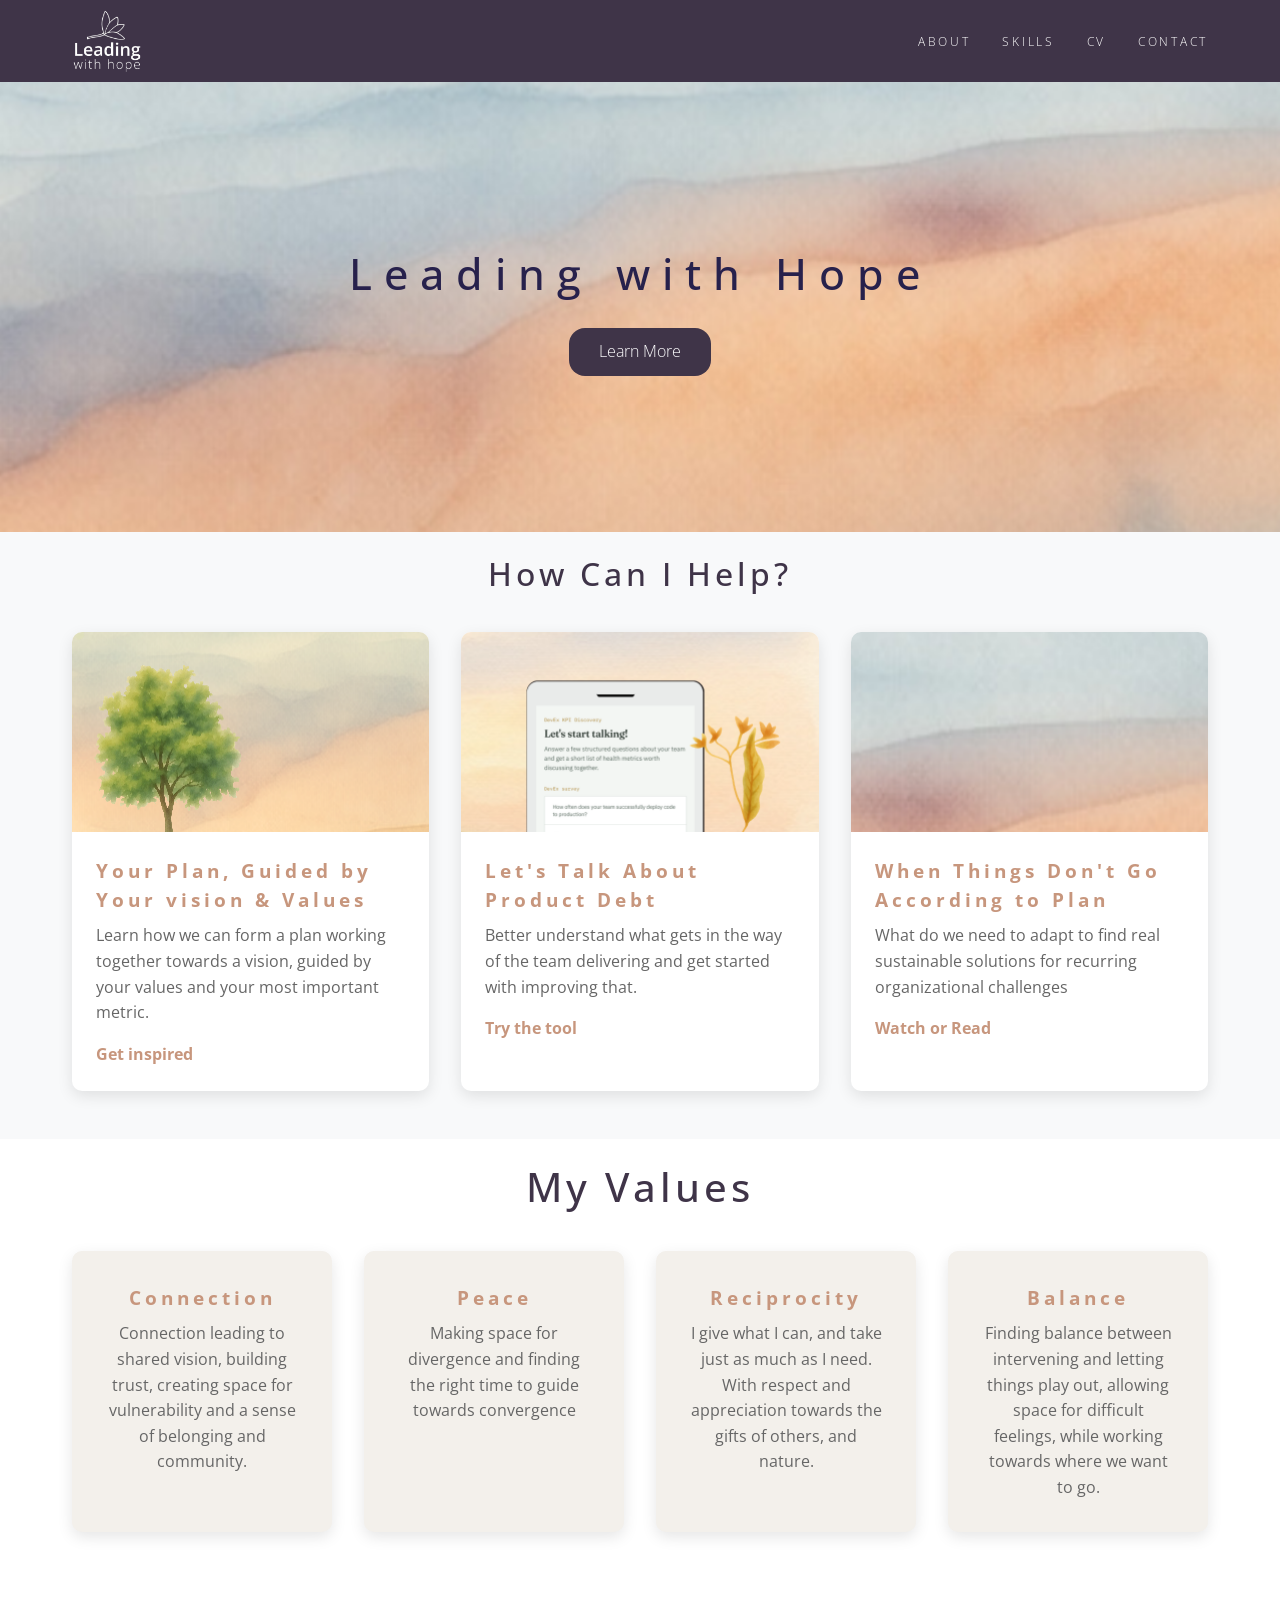
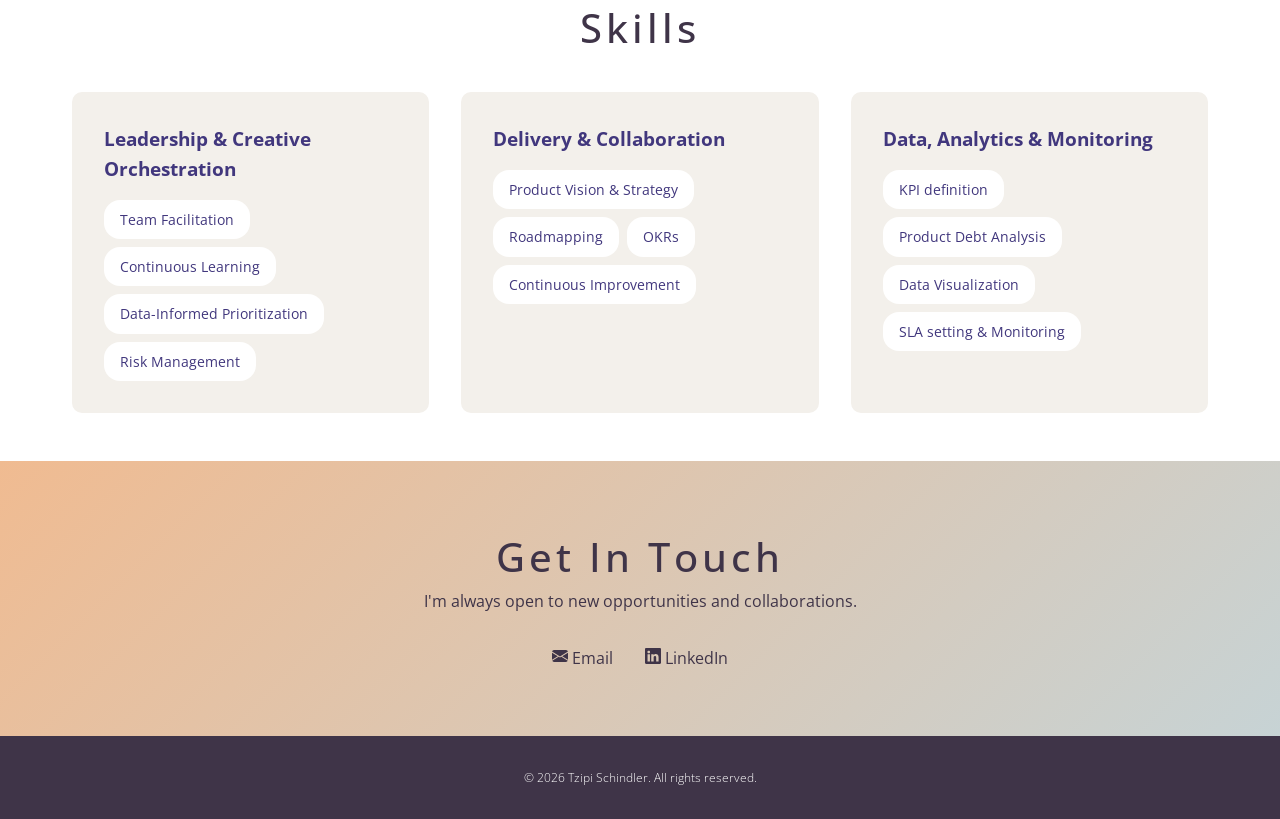
==== index.html @ af220afa "Refresh landing page messaging and styles Update the homepage project cards with clearer, more engag" ====
<!DOCTYPE html>
<html lang="en">
<head>
    <meta charset="UTF-8">
    <meta name="viewport" content="width=device-width, initial-scale=1.0">
    <title>Tzipi Schindler | Technical Product Manager · Practical dreamer turning ideas into useful tools</title>
<link rel="preconnect" href="https://fonts.googleapis.com">
<link rel="preconnect" href="https://fonts.gstatic.com" crossorigin>
<link href="https://fonts.googleapis.com/css2?family=Google+Sans:ital,opsz,wght@0,17..18,400..700;1,17..18,400..700&family=Open+Sans:ital,wght@0,300..800;1,300..800&display=swap" rel="stylesheet">
<link rel="stylesheet" href="styles.css">
</head>
<body>
    <header>
        <nav>
            <a class="logo" href="https://tzipischindler.github.io/hope-driven-leadership/" aria-label="Tzipi"><img src="images/logo/with-hope.png" alt="Tzipi logo"></a>
            <button class="nav-toggle" type="button" aria-expanded="false" aria-controls="site-navigation" aria-label="Open navigation menu">
                <span aria-hidden="true"></span>
                <span aria-hidden="true"></span>
                <span aria-hidden="true"></span>
            </button>
            <ul id="site-navigation">
                <li><a href="#projects">ABOUT</a></li>
                <li><a href="#skills">SKILLS</a></li>
                <li><a href="Tzipi_Schindler_CV.html">CV</a></li>
                <li><a href="#contact">CONTACT</a></li>
            </ul>
        </nav>
    </header>

    <section class="hero" id="home">
        <h1>Leading with Hope</h1>

        <a href="https://tzipischindler.github.io/hope-driven-leadership/hope-driven-leadership.html" class="cta-button">Learn More</a>
    </section>

    <section class="projects" id="projects">
        <div class="container">
            <h2>How Can I Help?</h2>
            <div class="projects-grid">
                <div class="project-card">
                    <div class="project-image"><img src="images/vision-based-plan.png" alt="Plan guided by vision"></div>
                    <div class="project-content">
                     <a href="prioritization.html"><h3>Your Plan, Guided by Your vision & Values</h3></a>
                        <p>Learn how we can form a plan working together towards a vision, guided by your values and your most important metric.</p>
                        <a href="prioritization.html" class="project-link">Get inspired</a>
                    </div>
                </div>

                <div class="project-card">
                    <div class="project-image"><img src="images/developer-experience-tool.png" alt="Team health metrics"></div>
                    <div class="project-content">
                       <a href="https://tzipischindler.github.io/elevate-devex-metric-discovery/kpi-prep.html"><h3>Let's Talk About Product Debt</h3></a>
                        <p>Better understand what gets in the way of the team delivering and get started with improving that.</p>
                        <a href="https://tzipischindler.github.io/elevate-devex-metric-discovery/kpi-prep.html" class="project-link">Try the tool</a>
                        
                        
                    </div>
                </div>

                <div class="project-card">
                    <div class="project-image"><img src="images/solution-driven-culture.png" alt="Solution driven culture"></div>
                    <div class="project-content">
                        <a href="https://tzipischindler.github.io/hope-driven-leadership/hope-driven-leadership.html"><h3>When Things Don't Go According to Plan</h3></a>
                        <p>What do we need to adapt to find real sustainable solutions for recurring organizational challenges</p>
                        <a href="https://tzipischindler.github.io/hope-driven-leadership/hope-driven-leadership.html" class="project-link">Watch or Read</a>
                    </div>
                </div>
            </div>
        </div>
    </section>

    <section class="values" id="values">
        <div class="container">
            <h2>My Values</h2>
            <div class="values-grid">
                <div class="value-card">
                <!--     <div class="value-image">💡</div>-->
                    <div class="value-content">
                        <h3>Connection</h3>
                        <p>Connection leading to shared vision, building trust, creating space for vulnerability and 
                            a sense of belonging and community.</p>
                    </div>
                </div>

                <div class="value-card">
                <!--     <div class="value-image">🤝</div>-->
                    <div class="value-content">
                        <h3>Peace</h3>
                        <p>Making space for divergence and finding the right time to guide towards convergence</p>
                    </div>
                </div>

                <div class="value-card">
                <!--     <div class="value-image">🌱</div>-->
                    <div class="value-content">
                        <h3>Reciprocity</h3>
                        <p>I give what I can, and take just as much as I need. With respect and appreciation towards the gifts of others, and nature.</p>
                    </div>
                </div>
                
                <div class="value-card">
                <!-- <div class="value-image">🌿</div>-->
                    <div class="value-content">
                        <h3>Balance</h3>
                        <p>Finding balance between intervening and letting things play out, allowing space for difficult feelings, 
                            while working towards where we want to go. </p>
                    </div>
                </div>
            </div>
        </div>
    </section>

    <section class="skills" id="skills">
        <div class="container">
            <h2>Skills</h2>
            <div class="skills-grid">
               
                <div class="skill-category">
                                    <h3>Leadership & Creative Orchestration</h3>
                                    <div class="skill-list">
                                        <span class="skill-tag">Team Facilitation</span>
                                        <span class="skill-tag">Continuous Learning</span>
                                        <span class="skill-tag">Data-Informed Prioritization</span>
                                        <span class="skill-tag">Risk Management</span>
                                    </div>
                                </div>
                <div class="skill-category">
                    <h3>Delivery & Collaboration</h3>
                    <div class="skill-list">
                        <span class="skill-tag">Product Vision & Strategy</span>
                        <span class="skill-tag">Roadmapping</span>
                        <span class="skill-tag">OKRs</span>
                        <span class="skill-tag">Continuous Improvement</span>
                    </div>
                </div>

                 <div class="skill-category">
                    <h3>Data, Analytics & Monitoring</h3>
                    <div class="skill-list">
                        <span class="skill-tag">KPI definition</span>
                        <span class="skill-tag">Product Debt Analysis</span>
                        <span class="skill-tag">Data Visualization</span>
                        <span class="skill-tag">SLA setting & Monitoring</span>
                    </div>
                </div>
            </div>
        </div>
    </section>

    <section class="contact" id="contact">
        <div class="container">
            <h2>Get In Touch</h2>
            <p>I'm always open to new opportunities and collaborations.</p>
            <div class="contact-links">
              <p><svg xmlns="http://www.w3.org/2000/svg" width="16" height="16" fill="#3f3448" class="bi bi-envelope-fill" viewBox="0 0 16 16">
  <path d="M.05 3.555A2 2 0 0 1 2 2h12a2 2 0 0 1 1.95 1.555L8 8.414zM0 4.697v7.104l5.803-3.558zM6.761 8.83l-6.57 4.027A2 2 0 0 0 2 14h12a2 2 0 0 0 1.808-1.144l-6.57-4.027L8 9.586zm3.436-.586L16 11.801V4.697z"/>
</svg>  <a href="mailto:tzipischndler@gmail.com" class="contact-link">Email</a></p>
             <p> <svg xmlns="http://www.w3.org/2000/svg" width="16" height="16" fill="#3f3448" class="bi bi-linkedin" viewBox="0 0 16 16">
  <path d="M0 1.146C0 .513.526 0 1.175 0h13.65C15.474 0 16 .513 16 1.146v13.708c0 .633-.526 1.146-1.175 1.146H1.175C.526 16 0 15.487 0 14.854zm4.943 12.248V6.169H2.542v7.225zm-1.2-8.212c.837 0 1.358-.554 1.358-1.248-.015-.709-.52-1.248-1.342-1.248S2.4 3.226 2.4 3.934c0 .694.521 1.248 1.327 1.248zm4.908 8.212V9.359c0-.216.016-.432.08-.586.173-.431.568-.878 1.232-.878.869 0 1.216.662 1.216 1.634v3.865h2.401V9.25c0-2.22-1.184-3.252-2.764-3.252-1.274 0-1.845.7-2.165 1.193v.025h-.016l.016-.025V6.169h-2.4c.03.678 0 7.225 0 7.225z"/>
</svg>  <a href="https://www.linkedin.com/in/tzipi-schindler/" class="contact-link">LinkedIn</a></p></div>
            </div>
        </div>
    </section>

    <footer>
        <p>&copy; 2026 Tzipi Schindler. All rights reserved.</p>
    </footer>
    <script src="navigation.js" defer></script>
</body>
</html>
---- styles.css ----
* {
    margin: 0;
    padding: 0;
    box-sizing: border-box;
}

body {
    font-family: "Open Sans", sans-serif;
    line-height: 1.6;
    color: #4D4D4D;
    overflow-x: hidden;
    background-color: #f3f0eb;
}

/* Use Roboto Serif for headings for a refined, readable look */
h1, h2, h3, h4, h5, h6 {
    font-family: "Open Sans", sans-serif;
}

header {
    background: #3f3448;
    color: white;
    padding: 1rem 0;
    position: sticky;
    top: 0;
    z-index: 100;
	padding:10px;
}

nav {
    display: flex;
    justify-content: space-between;
    align-items: center;
    max-width: 1200px;
    margin: 0 auto;
    padding: 0 2rem;
}

.logo {
    font-size: 1.5rem;
    font-weight: bold;
}

header .logo img { 
    width: 70px;
    height: auto;
    display: block;
    }

nav ul {
    display: flex;
    list-style: none;
    gap: 2rem;
}

.nav-toggle {
    display: none;
}

nav a {
    color: #ffffff;
    text-decoration: none;
    /* transition: opacity 0.3s; */
    font-weight: 300;
    font-size: 12px;
    letter-spacing: 2.7px;
    font-family: 'Open Sans';
}


.hero {
    background: url('images/website-header-2.png');
    background-size: cover;
    background-position: center;
    color: #27214c;
    text-align: center;
    min-height: 50vh;
    display: flex;
    flex-direction: column;
    justify-content: center;
    align-items: center;
}

.hero h1 {
    margin-bottom: 20px;
    font-size: 2.7rem;
    font-weight: 500;
    letter-spacing: 0.75rem
}

.projects h2 {
    font-size: 2rem;
}

.scorer-header h1 {
    font-family: 'Open Sans';
    font-size: 2.5rem;
    
    margin-bottom: 1rem;
    /* animation: slideUp 0.8s ease; */
    color: #3f3448;
    letter-spacing: 0.25rem;
}

.hero p {
    font-size: 1.3rem;
    margin-bottom: 2rem;
    opacity: 0.9;
}

.cta-button {
display: inline-block;
    width: max-content;
    background: #3f3448;
    color: #fefeff;
    padding: 0.7rem 1.9rem;
    border-radius: 16px;
    text-decoration: none;
    font-weight: 300;
    /* transition: transform 0.3s, box-shadow 0.3s; */
    /* font-size: medium; */
    font-family: 'Open Sans';
}

.cta-button:hover {
    transform: translateY(-3px);
    box-shadow: 0 10px 25px rgba(0,0,0,0.2);
}

.container {
    max-width: 1200px;
    margin: 0 auto;
    padding: 0 2rem;
}

section {
    padding: 1rem 0;
}

h2 {
    font-size: 2.5rem;
    text-align: center;
    color: #3f3448;
    font-weight: 500;
    letter-spacing: 0.25rem;
}


/* How to style inner page */
#inner-page {
	min-height: 50vh;
}


.question-row p {
	margin-top:8px;
}

.question-row {
	max-width: 1200px;
    margin: 0 auto;
    padding: 1rem;
}

/* How to style a Q&A */

.qa h3{
	letter-spacing: 0.15rem;
    font-size: 2rem;
    font-weight: 400;
}

.question-row .article-section ol{
	margin:20px;
}

.article-content .article-section ol{
    margin:20px;
}


/* How to style a project grid */

.projects {
    background: #f8f9fa;
}

.projects-grid {
    display: grid;
    grid-template-columns: repeat(auto-fit, minmax(300px, 1fr));
    gap: 2rem;
    margin: 2rem 0;
}

.project-card {
    background: white;
    border-radius: 10px;
    overflow: hidden;
    box-shadow: 0 5px 15px rgba(0,0,0,0.1);
    transition: transform 0.3s, box-shadow 0.3s;
}

.project-card:hover {
    transform: translateY(-10px);
    box-shadow: 0 15px 30px rgba(0,0,0,0.2);
}

.project-image {
    width: 100%;
    height: 200px;
    display: flex;
    align-items: center;
    justify-content: center;
    color: white;
    font-size: 3rem;
}

.project-image img {
    width: 100%;
    height: 100%;
    object-fit: cover;
}

.project-content {
    padding: 1.5rem;
}

.project-content > a {
    text-decoration: none;
}

.project-content h3 {
    margin-bottom: 0.5rem;
    color: #c7967d;
    font-weight: 700;
    letter-spacing: 0.25rem;
}

.project-content p {
    color: #666;
    margin-bottom: 1rem;
}

.project-link {
    color: #c7967d;
    text-decoration: none;
    font-weight: bold;
}

.project-link:hover {
    text-decoration: underline;
}

.values {
    background: white;
}

.values-grid {
    display: grid;
    grid-template-columns: repeat(auto-fit, minmax(220px, 1fr));
    gap: 2rem;
    margin: 2rem 0;
}

.value-card {
    background: #f3f0eb;
    border-radius: 10px;
    overflow: hidden;
    box-shadow: 0 5px 15px rgba(0,0,0,0.1);
    transition: transform 0.3s, box-shadow 0.3s;
    text-align: center;
}

.value-card:hover {
    transform: translateY(-10px);
    box-shadow: 0 15px 30px rgba(0,0,0,0.2);
}

.value-image {
    width: 100%;
    height: 150px;
    background: linear-gradient(135deg, #667eea 0%, #764ba2 100%);
    display: flex;
    align-items: center;
    justify-content: center;
    color: white;
    font-size: 3rem;
}

.value-content {
    padding: 2rem;
}

.value-content h3 {
    margin-bottom: 0.5rem;
    color: #c7967d;
    font-weight: 700;
    letter-spacing: 0.25rem;
}

.value-content p {
    color: #666;
}

.skills {
    background: white;
}

.skills-grid {
    display: grid;
    grid-template-columns: repeat(auto-fit, minmax(250px, 1fr));
    gap: 2rem;
    margin: 2rem 0;
}

.skill-category {
    background: #f3f0eb;
    padding: 2rem;
    border-radius: 10px;
}

.skill-category h3 {
    color: #41377d;
    margin-bottom: 1rem;
}

.skill-list {
    display: flex;
    flex-wrap: wrap;
    gap: 0.5rem;
}

.skill-tag {
background: #ffffff;
    padding: 0.5rem 1rem;
    border-radius: 16px;
    /* border: 1px solid #41377d; */
    color: #41377d;
    font-size: 0.9rem;
}

.contact {
    background: linear-gradient(135deg, #f0bb91 0%, #c7d3d5 100%);
    color: #3f3448;
    text-align: center;
    padding: 4rem 2rem;
}

.contact h2 {
    color: #3f3448;
}

.contact-links {
    display: flex;
    justify-content: center;
    gap: 2rem;
    margin-top: 2rem;
    flex-wrap: wrap;
}

.contact-link {
    color: #3f3448;
    text-decoration: none;
    font-size: 1rem;
    transition: opacity 0.3s;
}

.contact-link:hover {
    opacity: 0.8;
}

footer {
    background: #3f3448;
    color: white;
    text-align: center;
    padding: 2rem;
    font-weight: 300;
    font-size: 12px;
}

@keyframes slideUp {
    from {
        opacity: 0;
        transform: translateY(30px);
    }
    to {
        opacity: 1;
        transform: translateY(0);
    }
}

@media (max-width: 768px) {
    .hero h1 {
        font-size: 2rem;
    }

    nav {
        padding: 0 1rem;
    }

    nav ul {
        gap: 1rem;
    }

    h2 {
        font-size: 2rem;
    }
}

@media (max-width: 410px) {
    header {
        position: sticky;
    }

    nav {
        position: relative;
        padding: 0 1rem;
    }

    .nav-toggle {
        display: flex;
        flex-direction: column;
        justify-content: center;
        gap: 5px;
        width: 44px;
        height: 44px;
        padding: 10px;
        border: 1px solid rgba(255, 255, 255, 0.55);
        border-radius: 6px;
        background: transparent;
        cursor: pointer;
    }

    .nav-toggle span {
        display: block;
        width: 22px;
        height: 2px;
        border-radius: 2px;
        background: #fff;
    }

    .nav-toggle:focus-visible {
        outline: 2px solid #fff;
        outline-offset: 3px;
    }

    nav ul,
    nav ul[hidden] {
        position: absolute;
        top: calc(100% + 10px);
        right: 1rem;
        z-index: 101;
        display: none;
        flex-direction: column;
        align-items: stretch;
        gap: 0;
        min-width: 180px;
        padding: 0.5rem 0;
        border-radius: 8px;
        background: #3f3448;
        box-shadow: 0 8px 20px rgba(0, 0, 0, 0.2);
    }

    nav ul.is-open {
        display: flex;
    }

    nav ul a {
        display: block;
        padding: 0.75rem 1rem;
    }
}


.question-row iframe {
    display: block;
    width: 100%;
    aspect-ratio: 16 / 9;
    height: auto;
    border: 0;
    margin: 0.75rem 0rem;
}

.article-section iframe {
    display: block;
    width: 100%;
    aspect-ratio: 16 / 9;
    height: auto;
    border: 0;
    margin: 0.75rem 0rem;
}

.article-hero {
    padding: 4rem 2rem 3rem;
    background: #f8f9fa;
    text-align: center;
}

.article-hero h1 {
    max-width: 780px;
    margin: 0 auto 1rem;
    color: #3f3448;
    font-size: 2.5rem;
    font-weight: 500;
    line-height: 1.2;
}

.article-kicker {
    margin-bottom: 0.75rem;
    color: #9b654b;
    font-size: 0.8rem;
    font-weight: 700;
    letter-spacing: 0.08em;
    text-transform: uppercase;
}

.article-deck {
    max-width: 700px;
    margin: 0 auto;
    color: #5b5560;
    font-size: 1.15rem;
}

.article-content {
    max-width: 820px;
    margin: 0 auto;
    padding: 2rem;
    color: #4d4d4d;
    font-size: 1.05rem;
}

.article-content > p,
.article-section p,
.tool-callout p {
    margin-bottom: 1rem;
}

.article-section {
    padding: 1.5rem 0;
    border-bottom: 1px solid #ded9d4;
}

.vision-quote {
    position: relative;
    margin: 1.5rem 0 1rem;
    padding: 1.25rem 1.5rem;
    border-left: 4px solid #c7967d;
    background: #f8f9fa;
    color: #3f3448;
}

.article-section ul ol{
    margin-left: 0.85rem;
    padding-bottom: 16px;
}

.vision-quote::before {
    display: block;
    margin-bottom: 0.25rem;
    color: #9b654b;
    content: "\201C";
    font-family: Georgia, serif;
    font-size: 2.5rem;
    line-height: 1;
}

.vision-quote p {
    margin: 0;
    font-size: 1.2rem;
    font-style: italic;
    line-height: 1.6;
}

.article-content .article-section h2,
.tool-callout h2 {
    margin-bottom: 0.75rem;
    color: #3f3448;
    font-size: 1.5rem;
    font-weight: 600;
    letter-spacing: 0;
    text-align: left;
}

.tool-callout {
    display: flex;
    align-items: center;
    justify-content: space-between;
    gap: 2rem;
    margin: 2rem 0;
    padding: 1.5rem;
    border-left: 4px solid #c7967d;
    background: #f3f0eb;
}

.tool-callout .article-kicker {
    margin-bottom: 0.35rem;
}

.tool-callout h2 {
    margin-bottom: 0.5rem;
}

.tool-callout p:last-child {
    margin-bottom: 0;
}

.tool-actions {
    display: flex;
    flex: 0 0 auto;
    flex-direction: column;
    align-items: flex-start;
    gap: 0.8rem;
}

.tool-link {
    display: inline-block;
    padding: 0.7rem 1rem;
    border-radius: 6px;
    background: #3f3448;
    color: #fff;
    text-decoration: none;
}

.tool-link:hover,
.tool-link:focus-visible {
    background: #594967;
}

.tool-text-link,
.article-back a {
    color: #6f4938;
    font-weight: 600;
}

.article-reflection {
    border-bottom: 0;
}

.article-back {
    margin: 1.5rem 0;
}

@media (max-width: 768px) {
    .article-hero {
        padding: 3rem 1.25rem 2rem;
    }

    .article-hero h1 {
        font-size: 2rem;
    }

    .article-content {
        padding: 1.5rem 1.25rem;
    }

    .tool-callout {
        align-items: flex-start;
        flex-direction: column;
        gap: 1rem;
    }
}

@media (prefers-color-scheme: dark) {
    body {
        color: #e7e1e9;
        background-color: #3f3448;
    }

    header,
    footer {
        background: #27212c;
    }

    nav a {
        color: #f5f0f7;
    }

    .hero {
        background-image: linear-gradient(rgba(23, 21, 26, 0.48), rgba(23, 21, 26, 0.48)), url('images/website-header-2.png');
        color: #f4eff5;
    }

    .hero h1,
    h2 {
        color: #f1eaf3;
    }

    .cta-button {
        background: #c7967d;
        color: #251f28;
    }

    .projects {
        background: #201d22;
    }

    .project-card {
        background: #2b272f;
    }

    .project-content h3,
    .project-link,
    .value-content h3 {
        color: #e2a98b;
    }

    .project-content p,
    .value-content p {
        color: #d2cbd4;
    }

    .values,
    .skills {
        background: #17151a;
    }

    .value-card,
    .skill-category {
        background: #29252d;
    }

    .skill-category h3 {
        color: #e2c49a;
    }

    .skill-tag {
        background: #3b3540;
        color: #f2eaf5;
    }

    .contact {
        background: linear-gradient(135deg, #3b303b 0%, #263737 100%);
        color: #f3edf1;
    }

    .contact h2 {
        color: #f3edf1;
    }

    .contact-link {
        color: #f0c3a8;
    }

    .article-hero {
        background: #201d22;
    }

    .article-hero h1,
    .article-content .article-section h2,
    .tool-callout h2 {
        color: #f1eaf3;
    }

    .article-deck,
    .article-content {
        color: #d2cbd4;
    }

    .article-section {
        border-color: #4b444f;
    }

    .tool-callout {
        background: #29252d;
    }

    .tool-text-link,
    .article-back a {
        color: #e2a98b;
    }
}


/* Inner page styles will go here */
.scorer-page {
    width: 80%;
    max-width: 1200px;
    margin: 0 auto;
    padding: 32px 16px;
}

.scorer-header {
    position: relative;
    background: linear-gradient(135deg, #f0bb91 0%, #c7d3d5 100%);
    color: #3f3448;
    padding: 2rem;
    text-align: center;
    border-radius: 10px;
    overflow: hidden;
    box-shadow: 0 5px 15px rgba(0, 0, 0, 0.1);
    transition: transform 0.3s, box-shadow 0.3s;
    margin: 0px 0px 20px 0px;
}

.scorer-back-link {
    display: inline-block;
    color: #3f3448;
    margin-bottom: 1rem;
}

.criterion-label {
    position: relative;
    display: inline-block;
}

.criterion-tooltip {
    position: absolute;
    bottom: calc(100% + 6px);
    left: 0;
    z-index: 10;
    padding: 4px 8px;
    border-radius: 4px;
    background: #3f3448;
    color: #fff;
    font-size: 11px;
    font-weight: 400;
    line-height: 1.3;
    white-space: nowrap;
    box-shadow: 0 2px 8px rgba(0, 0, 0, 0.18);
}

.weight-panel {
    margin-bottom: 24px;
    padding: 14px 16px;
    border-radius: 10px;
    background: white;
    border-radius: 10px;
    overflow: hidden;
    box-shadow: 0 5px 15px rgba(0, 0, 0, 0.1);
    transition: transform 0.3s, box-shadow 0.3s;
}

.scoreboard {
    margin-bottom: 24px;
    padding: 14px 16px;
    border-radius: 10px;
    background: white;
    border-radius: 10px;
    overflow: hidden;
    box-shadow: 0 5px 15px rgba(0, 0, 0, 0.1);
    transition: transform 0.3s, box-shadow 0.3s;
}

.scoreboard-title {
    margin-bottom: 10px;
    color: #c7967d;
    font-size: 1.17em;
    font-weight: 700;
    letter-spacing: 0.08em;
    text-transform: uppercase;
}

.weight-section-title {
    margin: 0 0 10px;
    color: #c7967d;
    font-size: 1.17em;
    font-weight: 700;
    letter-spacing: 0.08em;
    text-align: left;
    text-transform: uppercase;
}

.weight-grid {
    display: grid;
    gap: 10px;
}

.team-values-grid {
    grid-template-columns: repeat(4, minmax(0, 1fr));
}

.additional-weights-grid {
    grid-template-columns: repeat(2, minmax(0, 1fr));
    margin-top: 14px;
    padding-top: 14px;
    border-top: 1px solid #e5ddd0;
}

.weight-label {
    color: black;
    font-size: 0.9em;
}

.weight-input {
    display: block;
    width: 100%;
    box-sizing: border-box;
    margin-top: 4px;
    padding: 6px 7px;
    background: #ffffff;
    color: #3f3448;
    font-family: inherit;
    width: 100%;
    font-size: 13px;
    border: 1px solid #c7967d;
    border-radius: 12px;
    padding: 8px 10px;
    line-height: 1.5;
    resize: vertical;
}

.top-idea-badge{
    position: absolute;
    top: -11px;
    left: 20px;
    background: #3f3448;
    color: #fdfcfa;
    font-Size: 11px;
    font-Weight: 600;
    padding: 3px 10px;
    border-Radius: 20px;
    letter-Spacing: 0.02em;
    }

    .idea-card {
    margin-bottom: 24px;
    padding: 14px 16px;
    position: relative;
    border-radius: 10px;
    background: white;
    border-radius: 10px;
    box-shadow: 0 5px 15px rgba(0, 0, 0, 0.1);
    transition: transform 0.3s, box-shadow 0.3s;
    }

.idea-title {
    flex: 1;
    padding: 0;
    font-size: 1.17em;
    font-weight: 500;
    color: #3f3448;
    margin-bottom: 1rem;
    font-family: "Open Sans", sans-serif;
    border: none;
    background: transparent;
    outline: none;
}

.idea-note-textarea {
    width: 100%;
    font-size: 13px;
    color: #5a5346;
    border: none;
    background: transparent;
    outline: none;
    resize: none;
    overflow: hidden;
    font-family: inherit;
    padding: 0;
    line-height: 1.5;
}

.idea-note-label {
    display: block;
    margin-bottom: 4px;
    color: #c7967d;
    font-size: 11px;
    font-weight: 700;
    letter-spacing: 0.08em;
    text-transform: uppercase;
}

.effort-scale {
    min-width: 0;
    margin: 0;
    padding: 0;
    border: 0;
}

.effort-scale legend {
    margin-bottom: 8px;
    color: #2b2b26;
    font-size: 14px;
    font-weight: 600;
}

.effort-options {
    display: grid;
    grid-template-columns: repeat(5, minmax(0, 1fr));
    gap: 6px;
}

.effort-option {
    display: flex;
    min-height: 42px;
    min-width: 0;
    flex-direction: column;
    align-items: center;
    justify-content: center;
    padding: 9px 4px;
    border: 1px solid #d8cdbb;
    border-radius: 5px;
    background: #fffefa;
    color: #6b6256;
    font: 600 10px/1.2 "Open Sans", sans-serif;
    cursor: pointer;
}

.effort-option small {
    margin-top: 3px;
    font-size: 10px;
    font-weight: 400;
}

.effort-option:hover {
    border-color: #c7967d;
}

.effort-option.is-selected {
    border-color: #c7967d;
    background: #c7967d;
    color: #fff;
}

.effort-option:focus-visible {
    outline: 2px solid #3f3448;
    outline-offset: 2px;
}

@media (max-width: 768px) {
    .scorer-page {
        width: 100%;
        padding: 24px 16px;
    }
}

@media (max-width: 1000px) {
    .team-values-grid {
        grid-template-columns: repeat(2, minmax(0, 1fr));
    }
}

@media (max-width: 499px) {
    .team-values-grid,
    .additional-weights-grid {
        grid-template-columns: 1fr;
    }
}
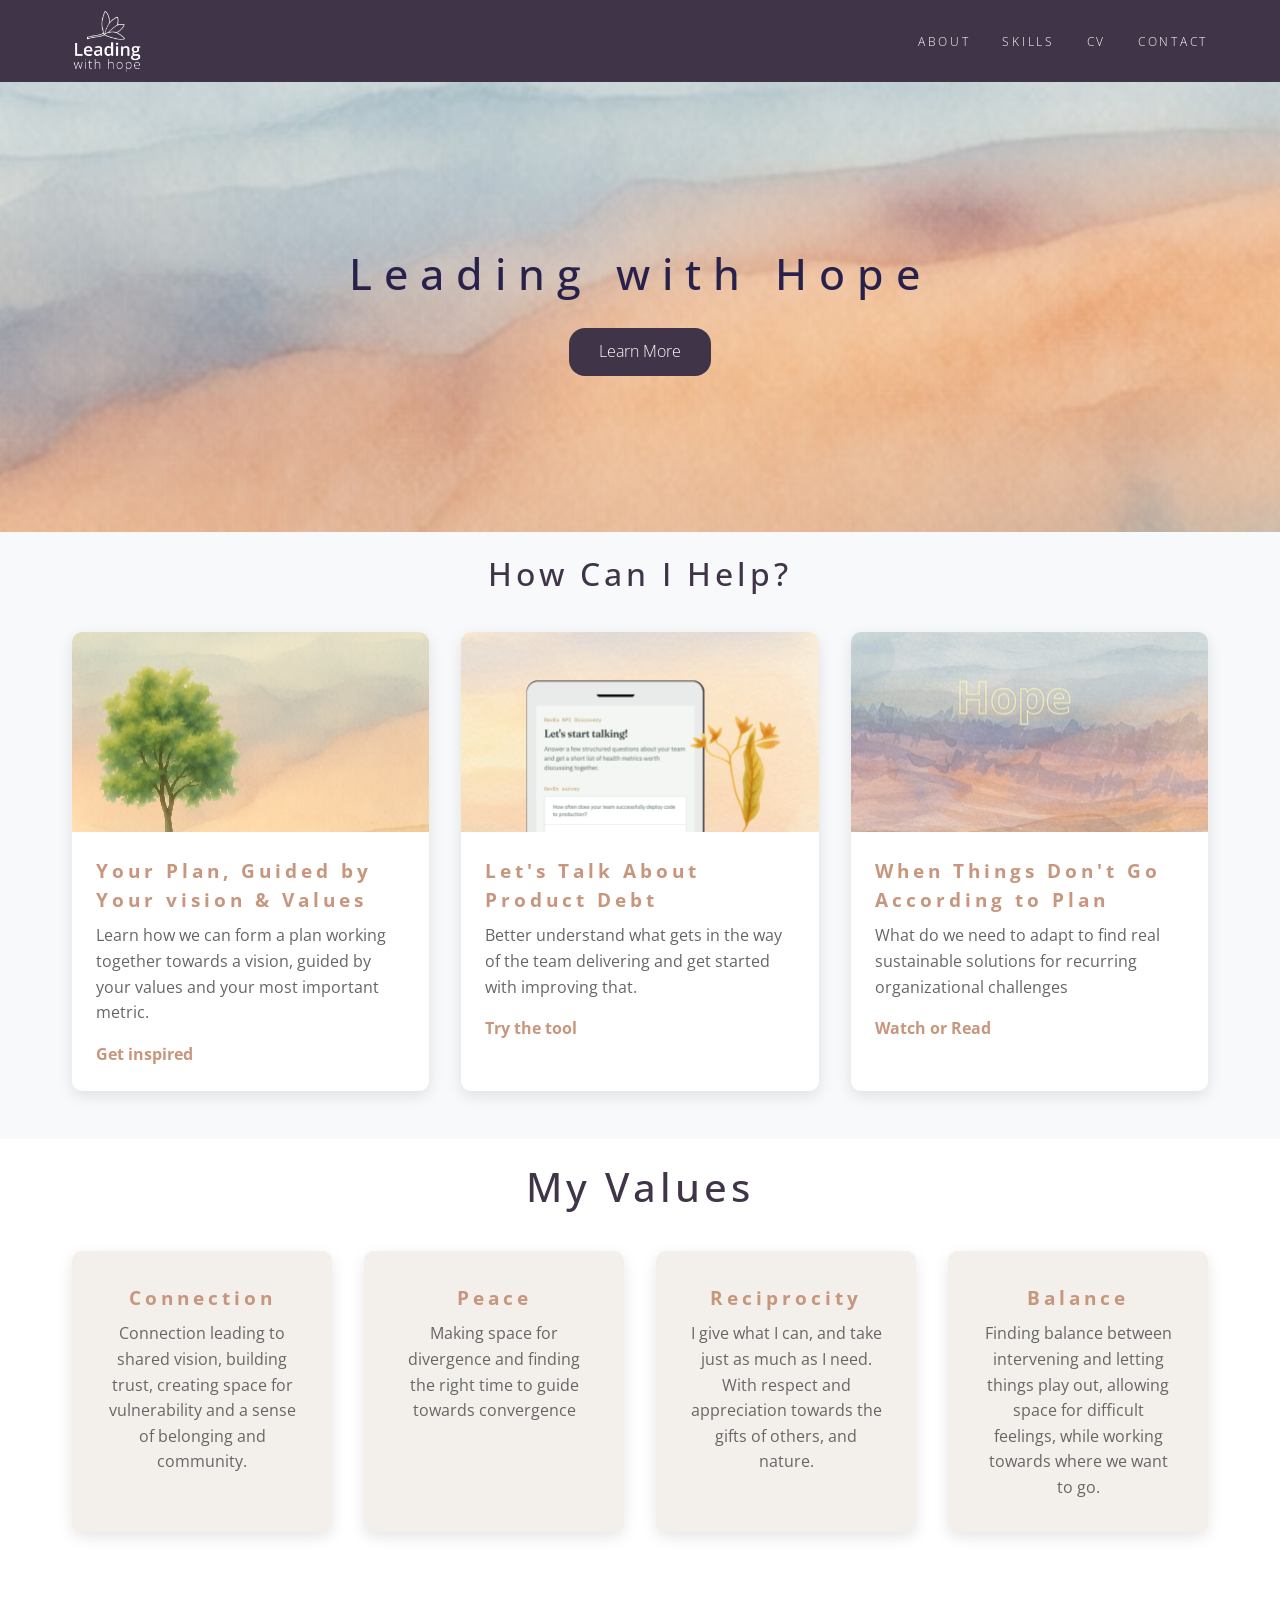
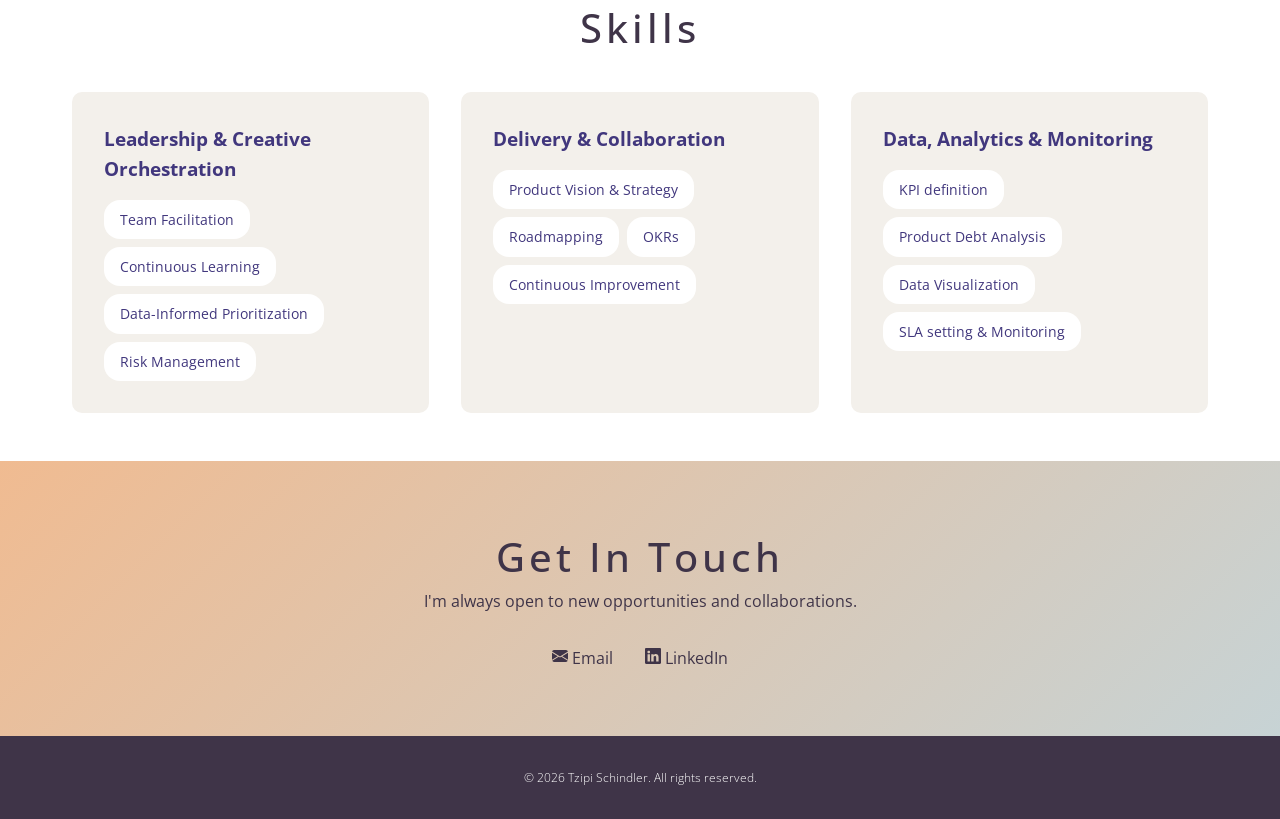
==== commit 7bc4f444: "Add project image and update index.html Add images/when-things-dont-go-according-to-plan.png and upd" ====
--- a/index.html
+++ b/index.html
@@ -58,7 +58,7 @@
                 </div>
 
                 <div class="project-card">
-                    <div class="project-image"><img src="images/solution-driven-culture.png" alt="Solution driven culture"></div>
+                    <div class="project-image"><img src="images/when-things-dont-go-according-to-plan.png" alt="Solution driven culture"></div>
                     <div class="project-content">
                         <a href="https://tzipischindler.github.io/hope-driven-leadership/hope-driven-leadership.html"><h3>When Things Don't Go According to Plan</h3></a>
                         <p>What do we need to adapt to find real sustainable solutions for recurring organizational challenges</p>
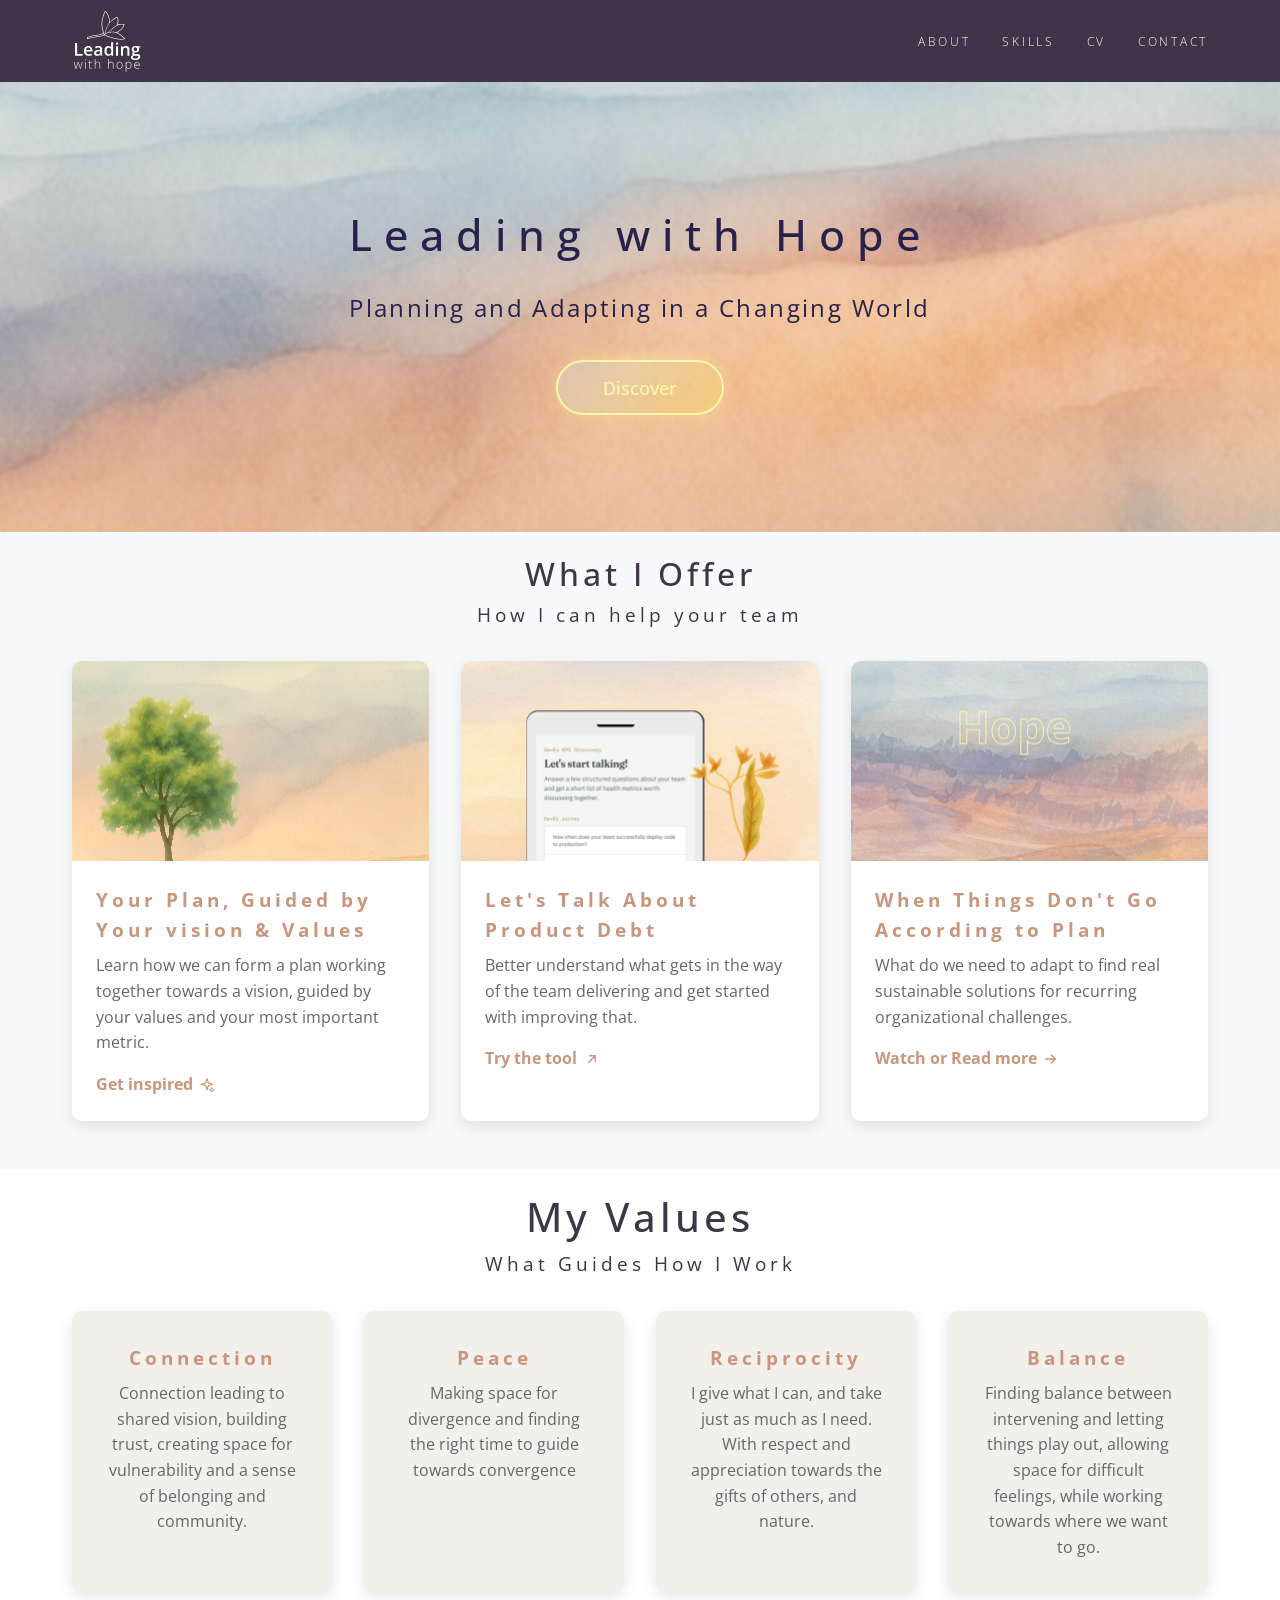
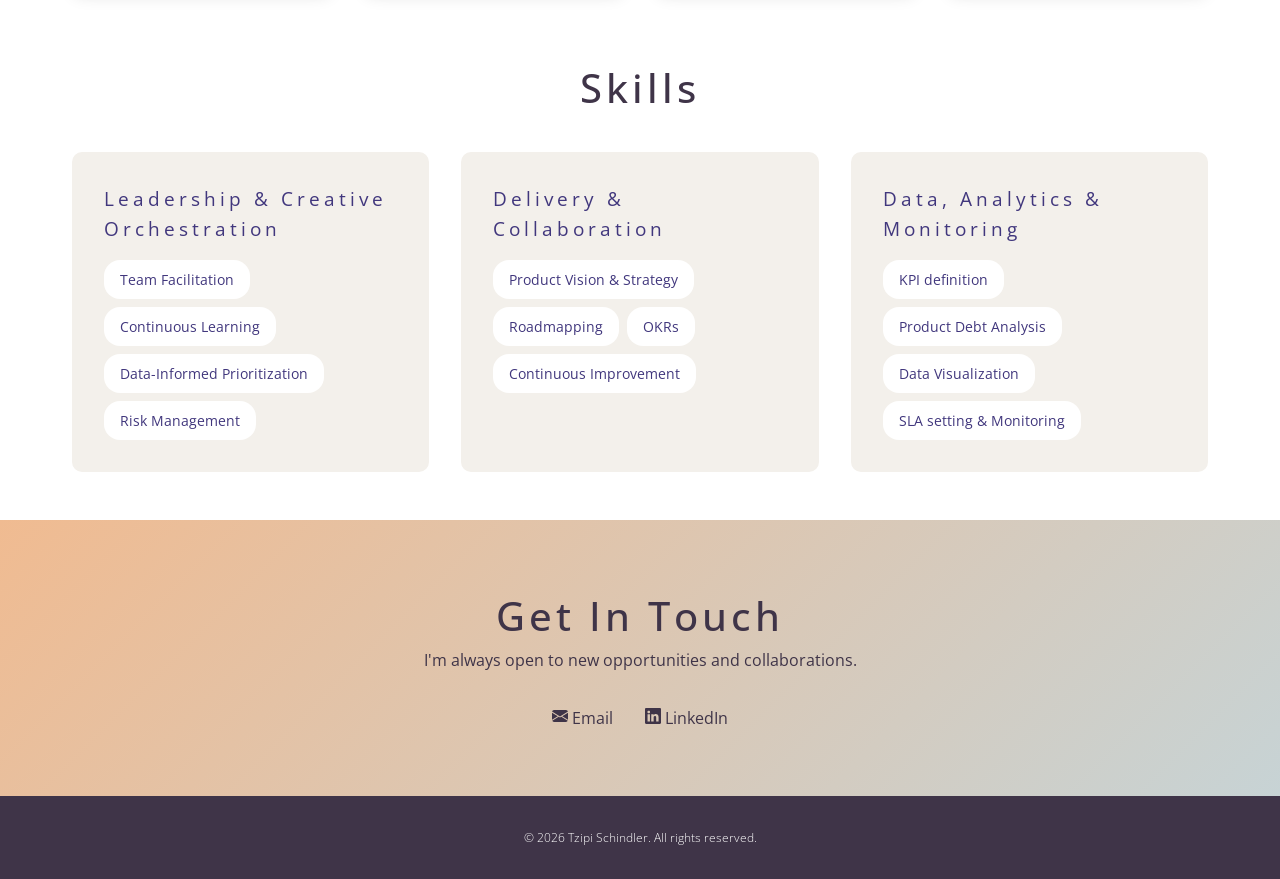
==== commit 2b2961c1: "Refresh homepage messaging and CTA styling This update refreshes the homepage to match the current b" ====
--- a/index.html
+++ b/index.html
@@ -12,7 +12,7 @@
 <body>
     <header>
         <nav>
-            <a class="logo" href="https://tzipischindler.github.io/hope-driven-leadership/" aria-label="Tzipi"><img src="images/logo/with-hope.png" alt="Tzipi logo"></a>
+            <a class="logo" href="https://tzipischindler.github.io/hope-driven-leadership/" aria-label="Tzipi"><img src="images/logo/with-hope.svg" alt="Tzipi logo"></a>
             <button class="nav-toggle" type="button" aria-expanded="false" aria-controls="site-navigation" aria-label="Open navigation menu">
                 <span aria-hidden="true"></span>
                 <span aria-hidden="true"></span>
@@ -29,20 +29,26 @@
 
     <section class="hero" id="home">
         <h1>Leading with Hope</h1>
-
-        <a href="https://tzipischindler.github.io/hope-driven-leadership/hope-driven-leadership.html" class="cta-button">Learn More</a>
+        <h2>Planning and Adapting in a Changing World</h2>
+        <a href="https://tzipischindler.github.io/hope-driven-leadership/hope-driven-leadership.html" class="cta-button">Discover</a>
     </section>
 
     <section class="projects" id="projects">
         <div class="container">
-            <h2>How Can I Help?</h2>
+           <h2>What I Offer</h2>
+           <h3>How I can help your team</h3>
             <div class="projects-grid">
                 <div class="project-card">
                     <div class="project-image"><img src="images/vision-based-plan.png" alt="Plan guided by vision"></div>
                     <div class="project-content">
                      <a href="prioritization.html"><h3>Your Plan, Guided by Your vision & Values</h3></a>
                         <p>Learn how we can form a plan working together towards a vision, guided by your values and your most important metric.</p>
-                        <a href="prioritization.html" class="project-link">Get inspired</a>
+                        <a href="prioritization.html" class="project-link">Get inspired
+                            <svg class="project-link-arrow" aria-hidden="true" viewBox="0 0 20 20" fill="none">
+                                <path d="m10 2 1.7 5.3L17 9l-5.3 1.7L10 16l-1.7-5.3L3 9l5.3-1.7L10 2Z" stroke="currentColor" stroke-width="1.5" stroke-linejoin="round"/>
+                                <path d="m16 13 .8 2.2L19 16l-2.2.8L16 19l-.8-2.2L13 16l2.2-.8L16 13Z" stroke="currentColor" stroke-width="1.2" stroke-linejoin="round"/>
+                            </svg>
+                        </a>
                     </div>
                 </div>
 
@@ -51,18 +57,26 @@
                     <div class="project-content">
                        <a href="https://tzipischindler.github.io/elevate-devex-metric-discovery/kpi-prep.html"><h3>Let's Talk About Product Debt</h3></a>
                         <p>Better understand what gets in the way of the team delivering and get started with improving that.</p>
-                        <a href="https://tzipischindler.github.io/elevate-devex-metric-discovery/kpi-prep.html" class="project-link">Try the tool</a>
+                        <a href="https://tzipischindler.github.io/elevate-devex-metric-discovery/kpi-prep.html" class="project-link">Try the tool
+                            <svg class="project-link-arrow" aria-hidden="true" viewBox="0 0 20 20" fill="none">
+                                <path d="M6 14 14 6m-7 0h7v7" stroke="currentColor" stroke-width="1.8" stroke-linecap="round" stroke-linejoin="round"/>
+                            </svg>
+                        </a>
                         
                         
                     </div>
                 </div>
 
                 <div class="project-card">
-                    <div class="project-image"><img src="images/when-things-dont-go-according-to-plan.png" alt="Solution driven culture"></div>
+                    <div class="project-image"><img src="images/when-things-dont-go-according-to-plan.png" alt="When things don't go according to plan"></div>
                     <div class="project-content">
                         <a href="https://tzipischindler.github.io/hope-driven-leadership/hope-driven-leadership.html"><h3>When Things Don't Go According to Plan</h3></a>
-                        <p>What do we need to adapt to find real sustainable solutions for recurring organizational challenges</p>
-                        <a href="https://tzipischindler.github.io/hope-driven-leadership/hope-driven-leadership.html" class="project-link">Watch or Read</a>
+                        <p>What do we need to adapt to find real sustainable solutions for recurring organizational challenges.</p>
+                        <a href="https://tzipischindler.github.io/hope-driven-leadership/hope-driven-leadership.html" class="project-link">Watch or Read more
+                            <svg class="project-link-arrow" aria-hidden="true" viewBox="0 0 20 20" fill="none">
+                                <path d="M3.5 10h12m-5-5 5 5-5 5" stroke="currentColor" stroke-width="1.8" stroke-linecap="round" stroke-linejoin="round"/>
+                            </svg>
+                        </a>
                     </div>
                 </div>
             </div>
@@ -72,6 +86,7 @@
     <section class="values" id="values">
         <div class="container">
             <h2>My Values</h2>
+            <h3 style="text-align: center;">What Guides How I Work</h3>
             <div class="values-grid">
                 <div class="value-card">
                 <!--     <div class="value-image">💡</div>-->
--- a/styles.css
+++ b/styles.css
@@ -108,11 +108,26 @@
     opacity: 0.9;
 }
 
+.hero h2 {
+    font-size: 1.5rem;
+    text-align: center;
+    color: #27214c;
+    font-weight: 400;
+    letter-spacing: 0.15rem;
+    margin-bottom: 18px;
+}
+
+h3 {
+    font-weight: 400;
+    color: #3f3448;
+    letter-spacing: 0.25rem;
+}
+
 .cta-button {
 display: inline-block;
     width: max-content;
     background: #3f3448;
-    color: #fefeff;
+    color: #f5d2ac;
     padding: 0.7rem 1.9rem;
     border-radius: 16px;
     text-decoration: none;
@@ -122,9 +137,33 @@
     font-family: 'Open Sans';
 }
 
+.hero .cta-button {
+    display: inline-block;
+    width: max-content;
+    background: linear-gradient(135deg, #d0d6d47a 0%, #ffde5966 100%);
+    color: #fff7ad;
+    padding: 0.7rem 2.8rem;
+    border-radius: 36px;
+    text-decoration: none;
+    font-weight: 500;
+    font-size: 1.1rem;
+    font-family: 'Open Sans';
+    box-shadow: 0 0 18px rgba(255, 222, 150, 0.65);
+    transition: box-shadow 0.25s ease, transform 0.25s ease;
+    margin-top: 15px;
+    border: 2px solid #fff7ad;
+}
+
 .cta-button:hover {
     transform: translateY(-3px);
     box-shadow: 0 10px 25px rgba(0,0,0,0.2);
+}
+
+
+
+.hero .cta-button:hover,
+.hero .cta-button:focus-visible {
+    box-shadow: 0 0 28px rgba(255, 222, 150, 0.9);
 }
 
 .container {
@@ -242,17 +281,38 @@
 }
 
 .project-link {
+    display: inline-flex;
+    align-items: center;
+    gap: 0.4rem;
     color: #c7967d;
     text-decoration: none;
     font-weight: bold;
 }
 
+.project-link-arrow {
+    width: 1rem;
+    height: 1rem;
+    transition: transform 0.2s ease;
+}
+
+.project-link:hover .project-link-arrow,
+.project-link:focus-visible .project-link-arrow {
+    transform: translateX(3px);
+}
+
 .project-link:hover {
     text-decoration: underline;
 }
 
-.values {
+.projects h3 {text-align: center;}
+
+ .values  {
     background: white;
+
+} 
+
+.project-content h3 {
+    text-align: left;
 }
 
 .values-grid {
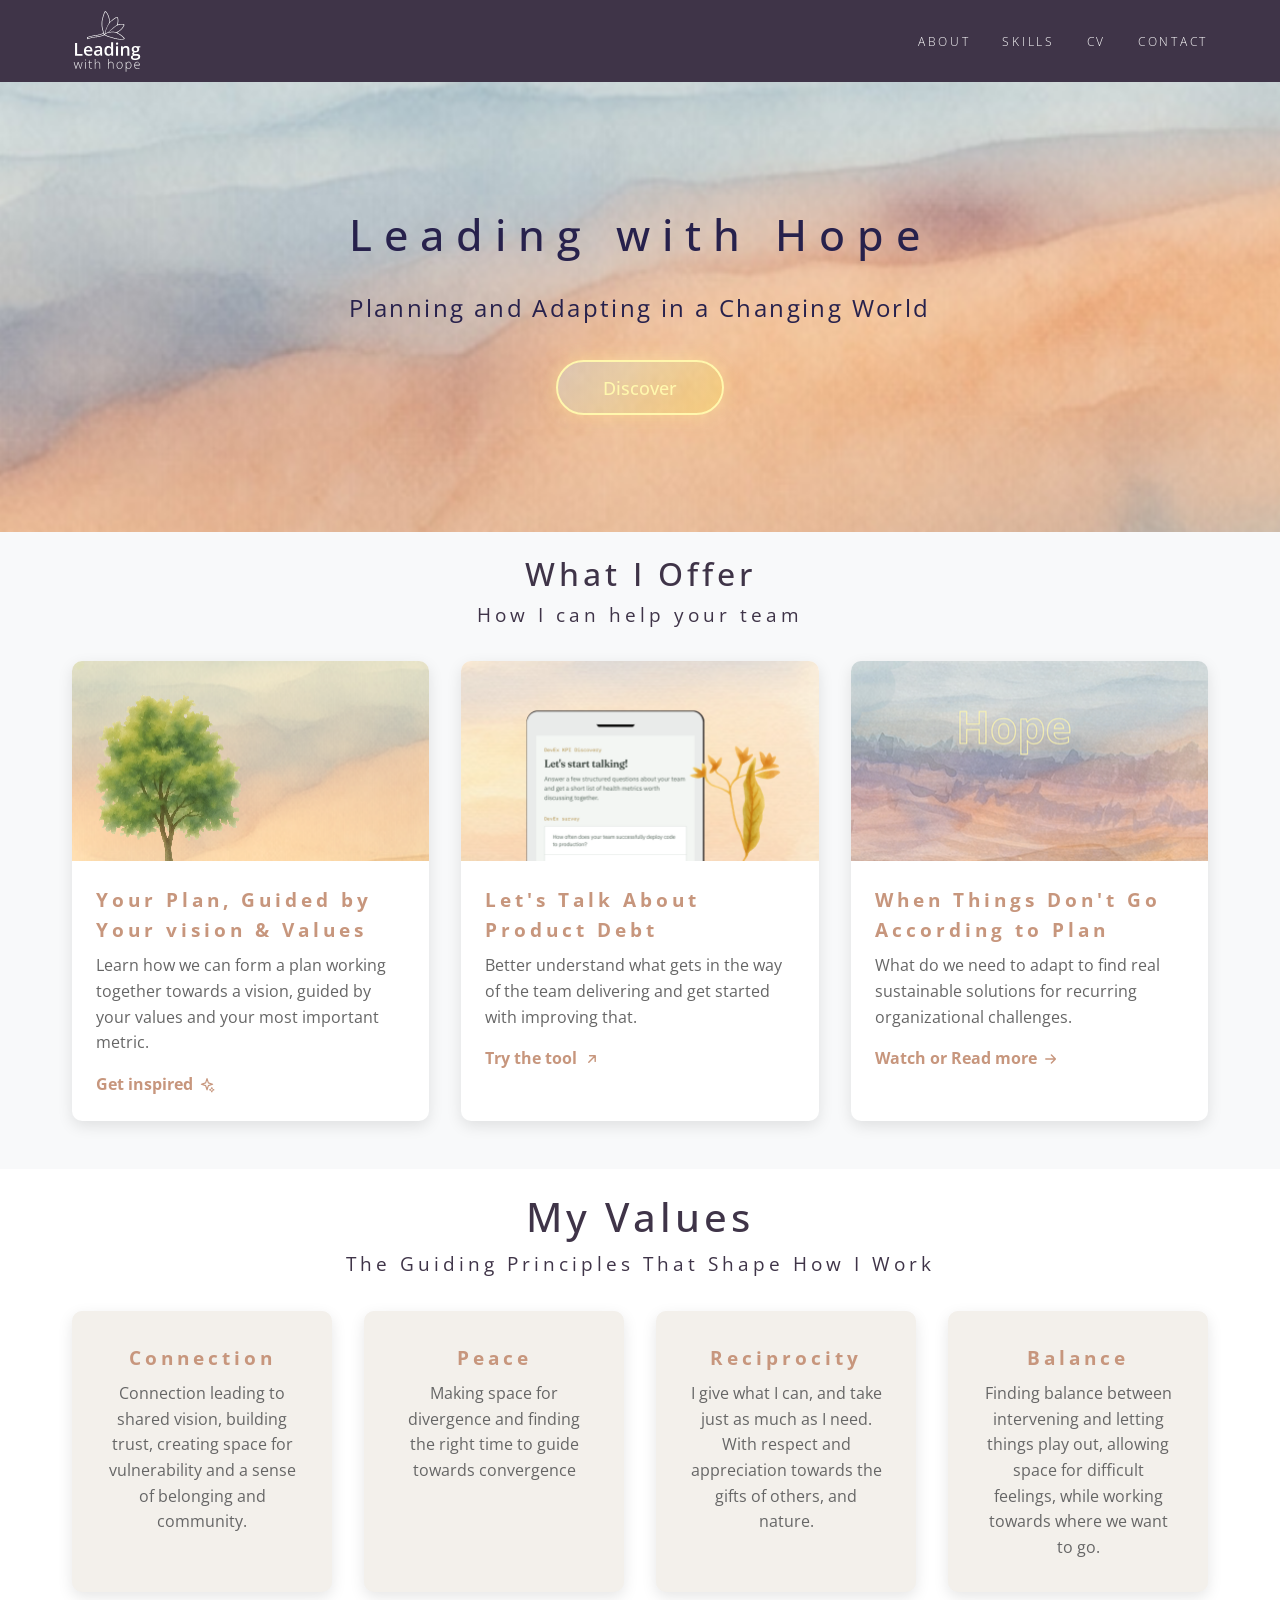
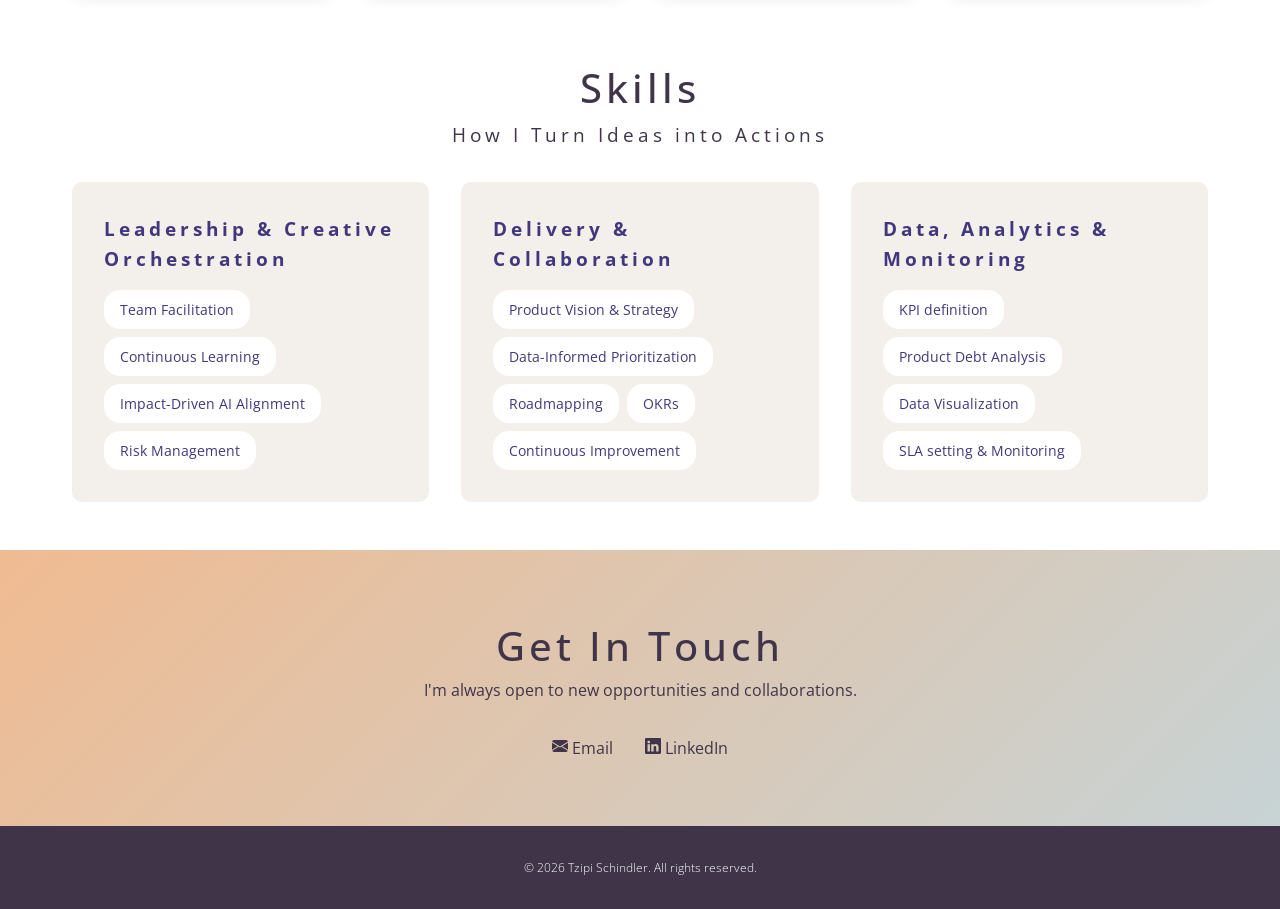
==== commit 5839bd06: "Refresh values and skills messaging Updated the portfolio copy to better frame the values and skills" ====
--- a/index.html
+++ b/index.html
@@ -86,7 +86,7 @@
     <section class="values" id="values">
         <div class="container">
             <h2>My Values</h2>
-            <h3 style="text-align: center;">What Guides How I Work</h3>
+            <h3 style="text-align: center;">The Guiding Principles That Shape How I Work</h3>
             <div class="values-grid">
                 <div class="value-card">
                 <!--     <div class="value-image">💡</div>-->
@@ -128,6 +128,7 @@
     <section class="skills" id="skills">
         <div class="container">
             <h2>Skills</h2>
+            <h3 style="text-align: center;">How I Turn Ideas into Actions</h3>
             <div class="skills-grid">
                
                 <div class="skill-category">
@@ -135,7 +136,7 @@
                                     <div class="skill-list">
                                         <span class="skill-tag">Team Facilitation</span>
                                         <span class="skill-tag">Continuous Learning</span>
-                                        <span class="skill-tag">Data-Informed Prioritization</span>
+                                        <span class="skill-tag">Impact-Driven AI Alignment</span>
                                         <span class="skill-tag">Risk Management</span>
                                     </div>
                                 </div>
@@ -143,6 +144,7 @@
                     <h3>Delivery & Collaboration</h3>
                     <div class="skill-list">
                         <span class="skill-tag">Product Vision & Strategy</span>
+                        <span class="skill-tag">Data-Informed Prioritization</span>
                         <span class="skill-tag">Roadmapping</span>
                         <span class="skill-tag">OKRs</span>
                         <span class="skill-tag">Continuous Improvement</span>
--- a/styles.css
+++ b/styles.css
@@ -382,6 +382,8 @@
 .skill-category h3 {
     color: #41377d;
     margin-bottom: 1rem;
+    font-weight: 700;
+    letter-spacing: 0.25rem;
 }
 
 .skill-list {
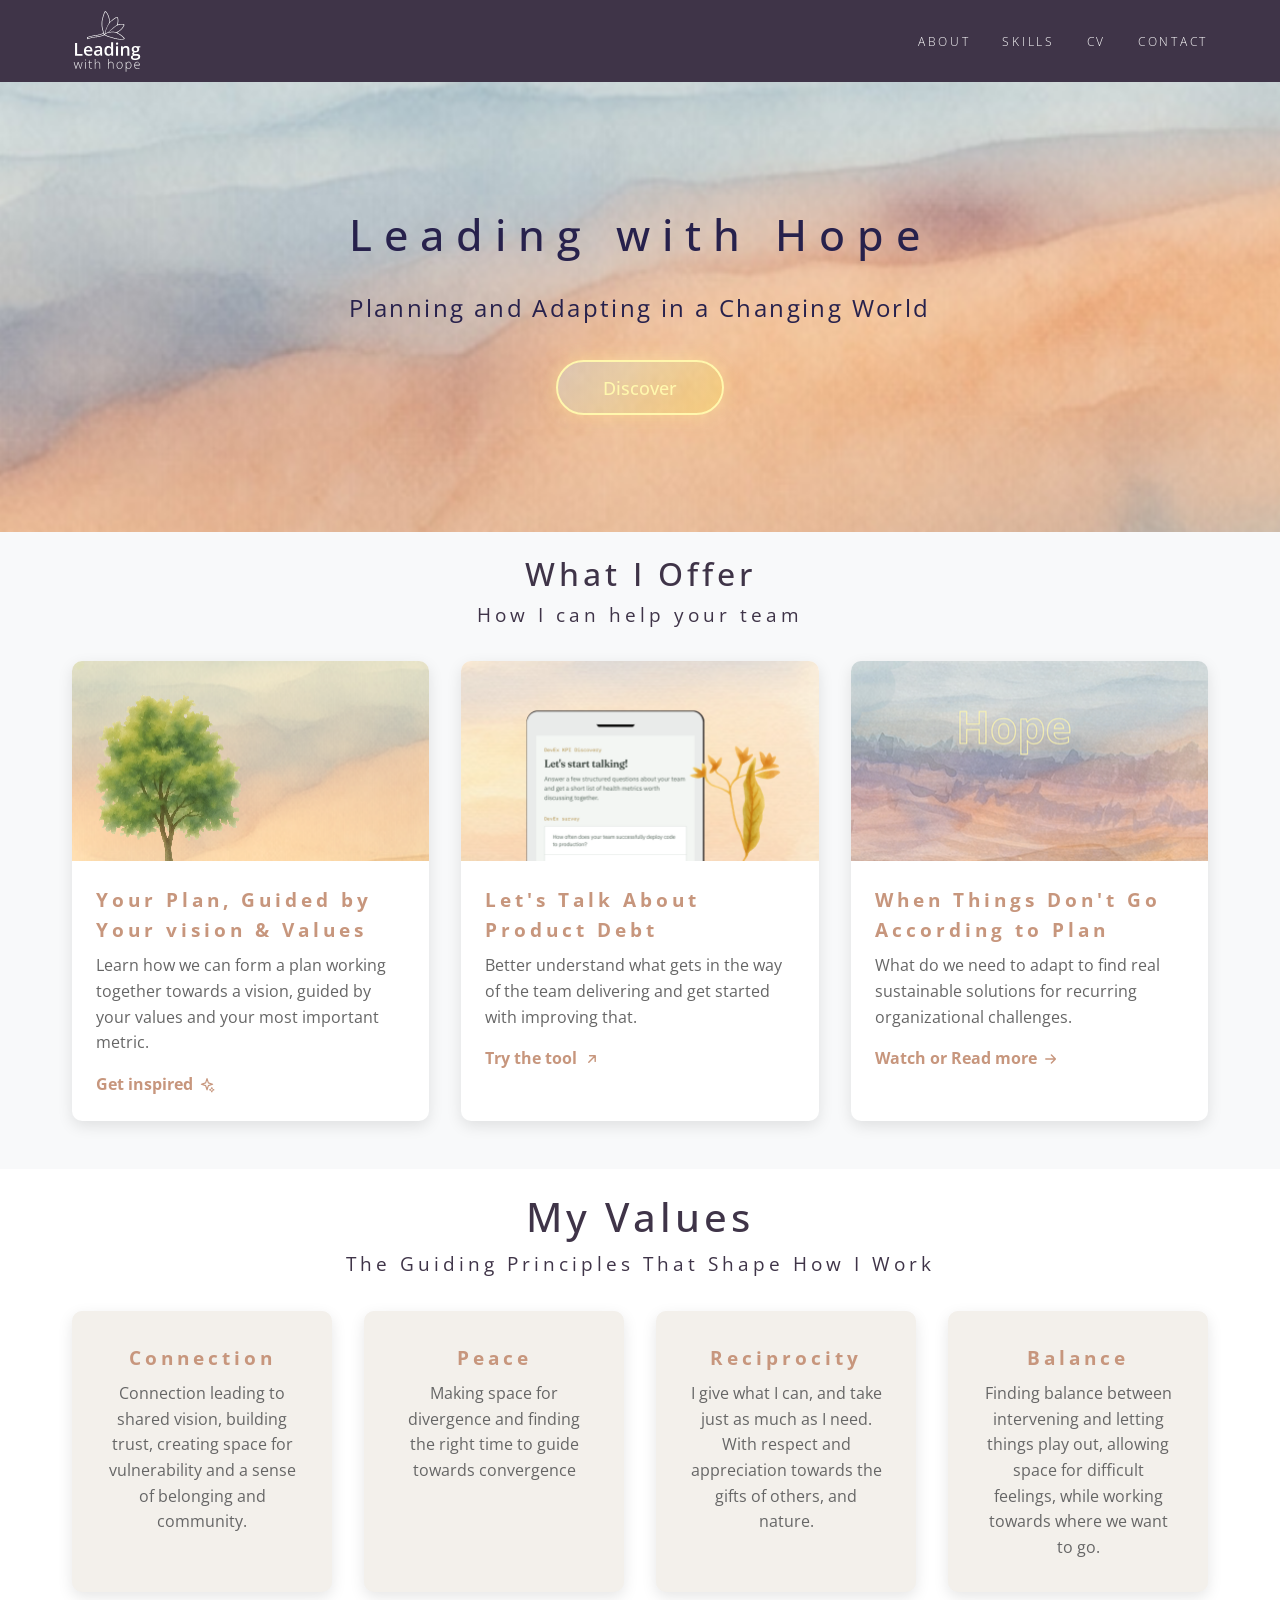
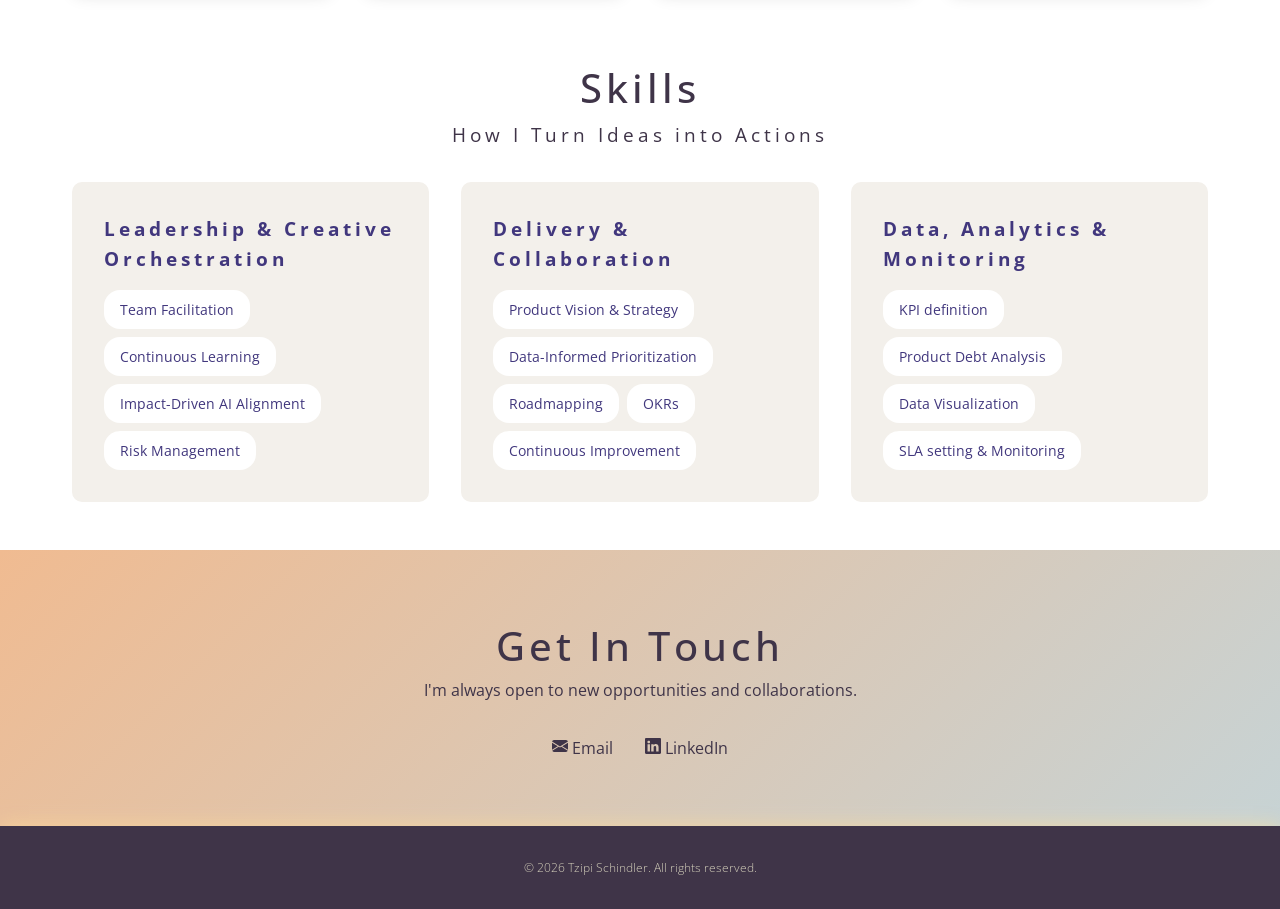
==== commit 243ac7d7: "Add branded favicon assets This commit adds a custom favicon set for the site, including SVG, PNG, I" ====
--- a/index.html
+++ b/index.html
@@ -8,6 +8,10 @@
 <link rel="preconnect" href="https://fonts.gstatic.com" crossorigin>
 <link href="https://fonts.googleapis.com/css2?family=Google+Sans:ital,opsz,wght@0,17..18,400..700;1,17..18,400..700&family=Open+Sans:ital,wght@0,300..800;1,300..800&display=swap" rel="stylesheet">
 <link rel="stylesheet" href="styles.css">
+<link rel="icon" href="images/favicon/favicon.svg" type="image/svg+xml">
+<link rel="icon" href="images/favicon/favicon.ico" sizes="48x48">
+<link rel="icon" href="images/favicon/favicon-32x32.png" type="image/png" sizes="32x32">
+<link rel="apple-touch-icon" href="images/favicon/apple-touch-icon.png">
 </head>
 <body>
     <header>
--- a/styles.css
+++ b/styles.css
@@ -433,11 +433,13 @@
 
 footer {
     background: #3f3448;
-    color: white;
+    color: #fffcddc7;
     text-align: center;
     padding: 2rem;
     font-weight: 300;
     font-size: 12px;
+    box-shadow: 0 0 18px rgba(255, 222, 150, 0.65);
+    transition: box-shadow 0.25s ease, transform 0.25s ease;
 }
 
 @keyframes slideUp {
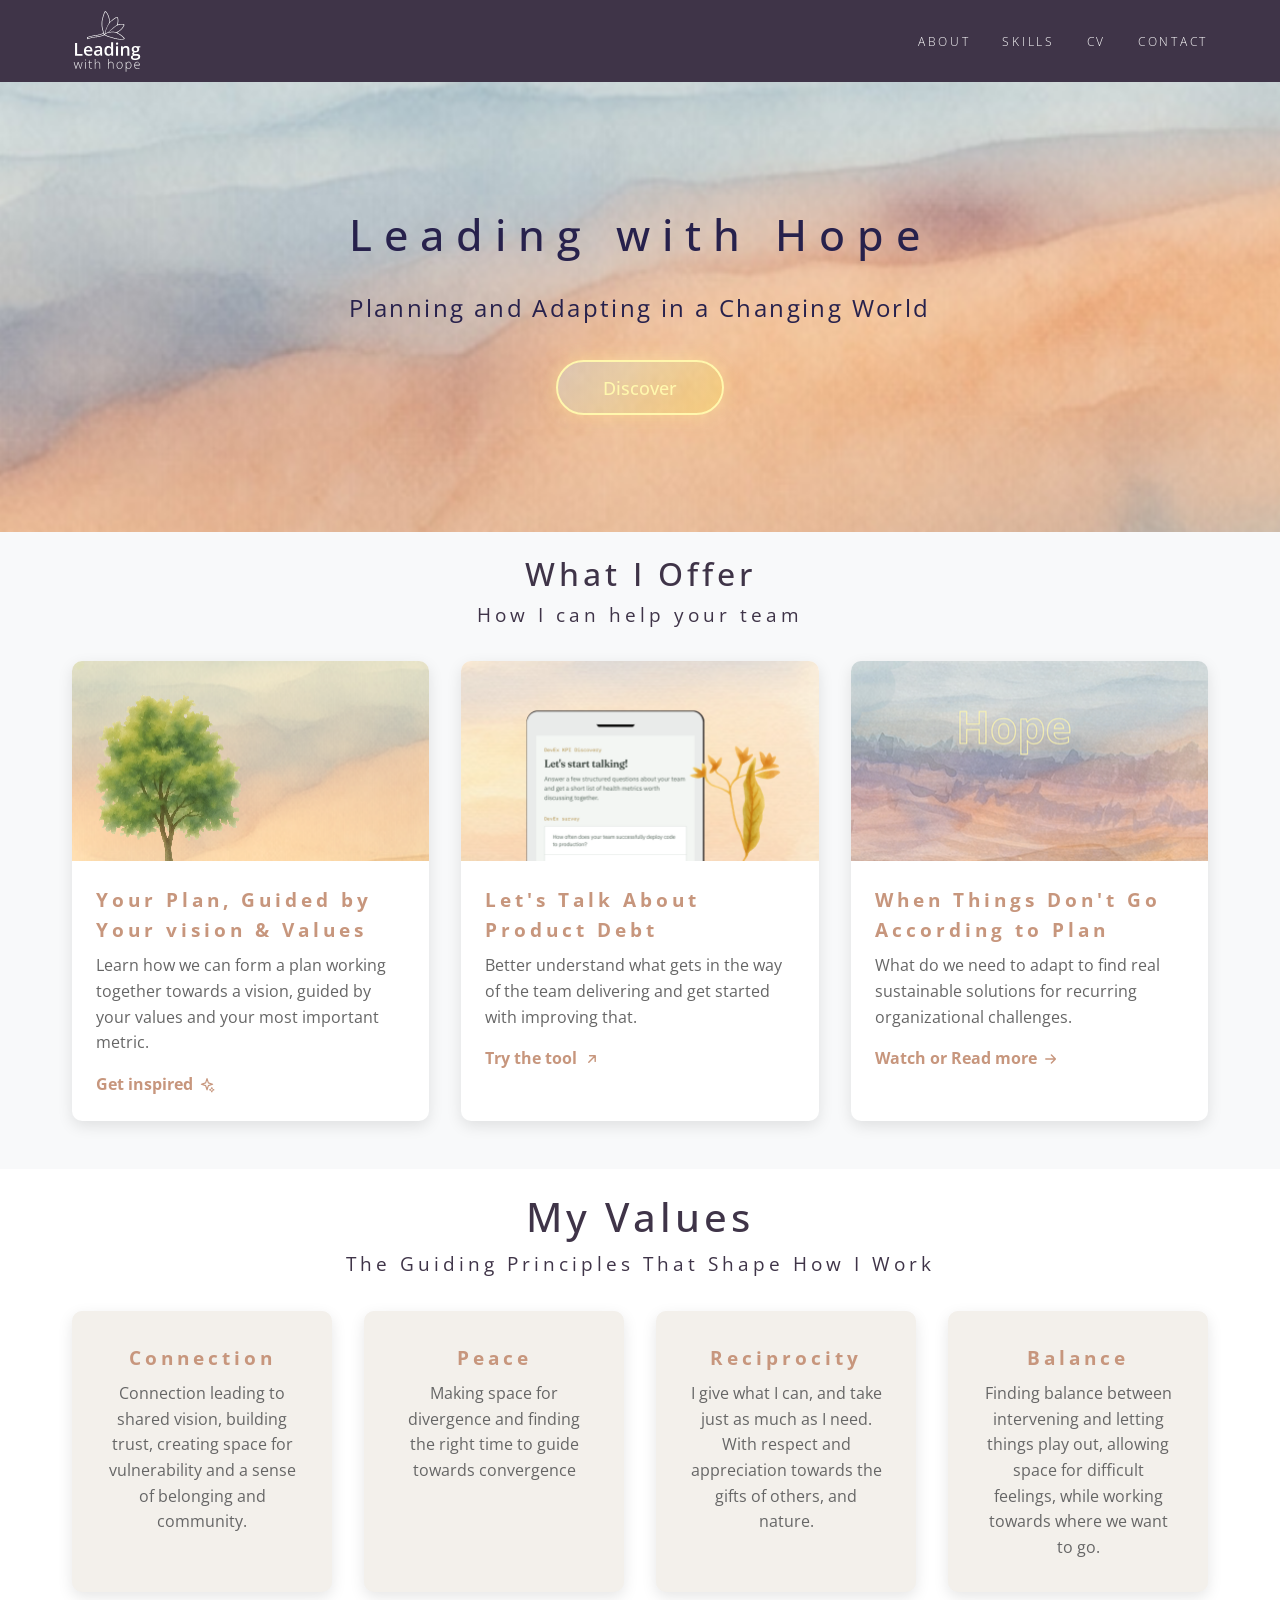
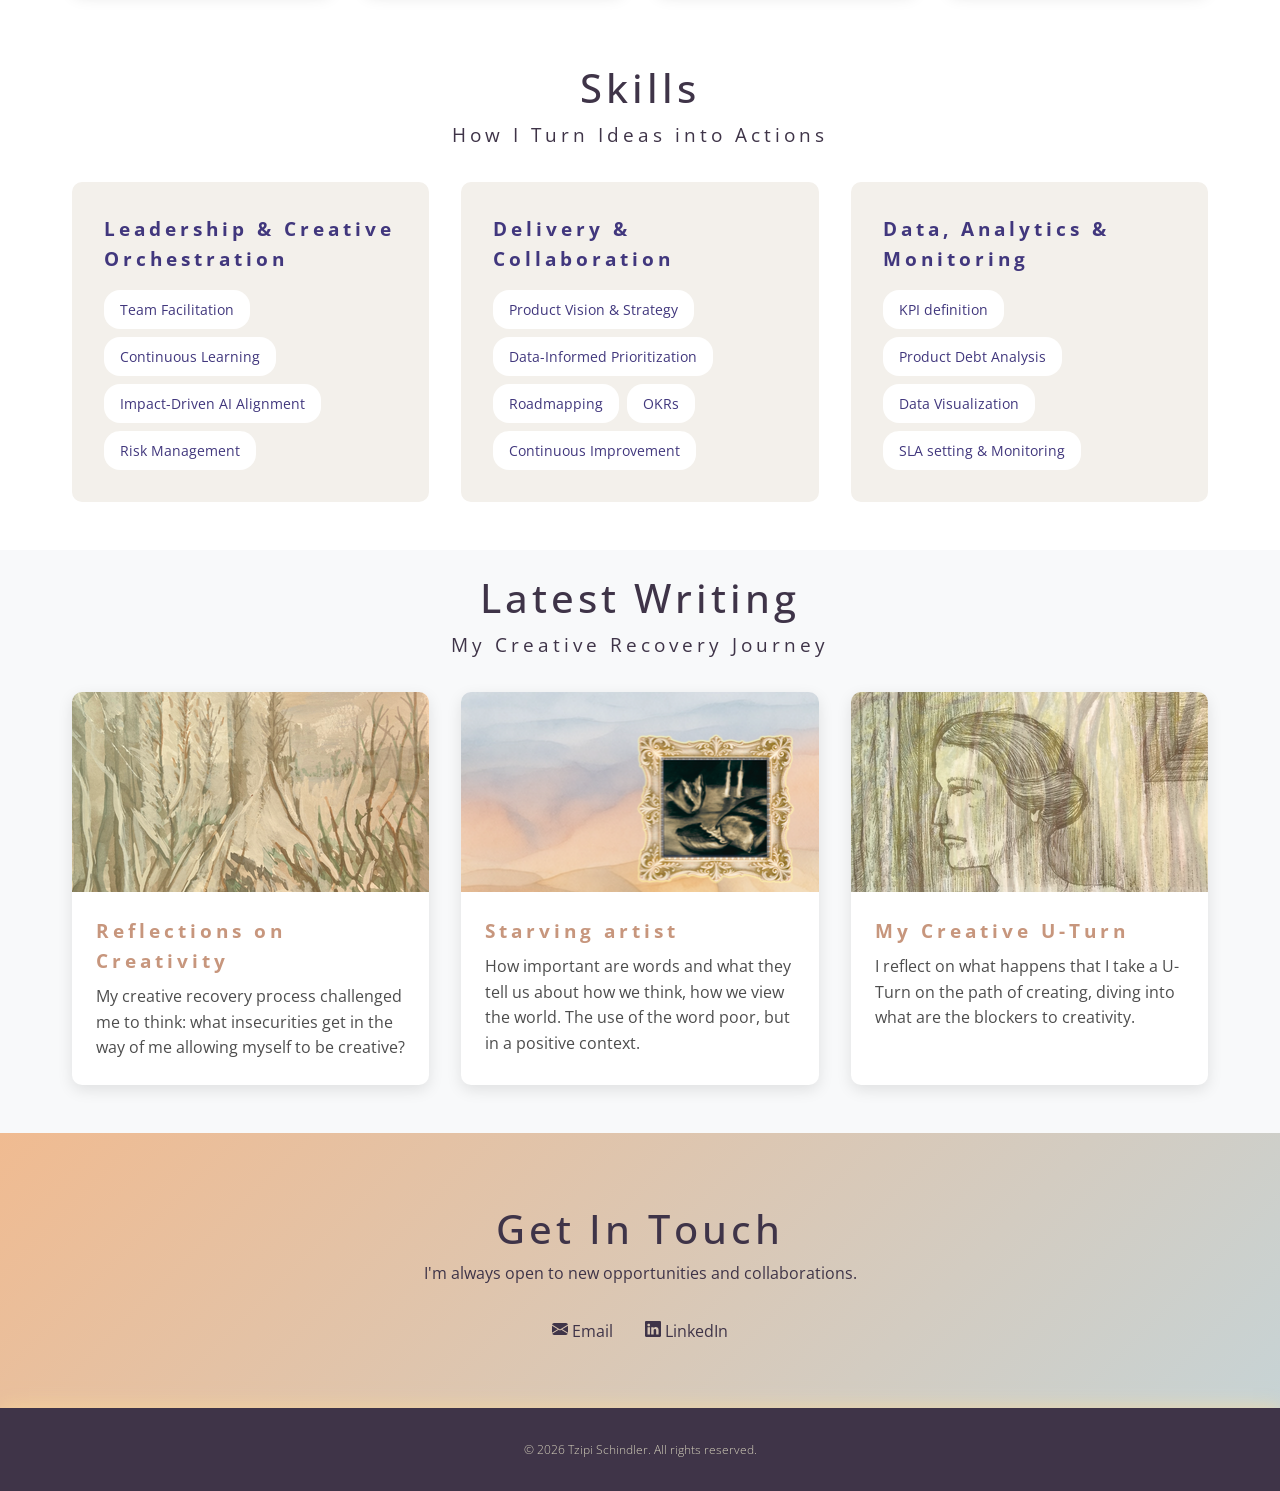
==== commit 280ea337: "Add blog section and update positioning This change adds a new Latest Writing section with three Sub" ====
--- a/index.html
+++ b/index.html
@@ -168,6 +168,52 @@
         </div>
     </section>
 
+     <section class="blog" id="blog">
+        <div class="container">
+
+            <h2>Latest Writing</h2>
+                <h3 style="text-align: center;">My Creative Recovery Journey</h3>
+                <div class="blog-grid">
+                    <div class="blog-post">
+                    <div class="post-image"><img src="images/reflections-on-creativity.png" alt="Reflections on Creativity"></div>
+                        <div class="post-content">
+                        <a href="https://substack.com/home/post/p-187220672"><h3>Reflections on Creativity</h3></a>
+                        <p>My creative recovery process challenged me to think: what insecurities get in the way of me allowing myself to be creative?</p>
+                        </div>
+
+                    </div>
+                     <div class="blog-post">
+                    <div class="post-image"><img src="images/starving-artist.png" alt="Starving artist"></div>
+                        <div class="post-content">
+                        <a href="https://tzipischindler.substack.com/p/starving-artist"><h3>Starving artist</h3></a>
+                        <p>How important are words and what they tell us about how we think, how we view the world. The use of the word poor, but in a positive context. </p>
+                        </div>
+
+                    </div>
+                     <div class="blog-post">
+                    <div class="post-image"><img src="images/creative-u-turn.png" alt="My Creative U-Turn "></div>
+                        <div class="post-content">
+                        <a href="https://tzipischindler.substack.com/p/creative-u-turn-and-saying-yes-to"><h3>My Creative U-Turn </h3></a>
+                        <p>I reflect on what happens that I take a U-Turn on the path of creating, diving into what are the blockers to creativity.</p>
+                        </div>
+
+                    </div>
+
+
+
+
+
+                </div>
+
+
+
+
+        </div>
+
+
+
+     </section>
+
     <section class="contact" id="contact">
         <div class="container">
             <h2>Get In Touch</h2>
@@ -175,7 +221,7 @@
             <div class="contact-links">
               <p><svg xmlns="http://www.w3.org/2000/svg" width="16" height="16" fill="#3f3448" class="bi bi-envelope-fill" viewBox="0 0 16 16">
   <path d="M.05 3.555A2 2 0 0 1 2 2h12a2 2 0 0 1 1.95 1.555L8 8.414zM0 4.697v7.104l5.803-3.558zM6.761 8.83l-6.57 4.027A2 2 0 0 0 2 14h12a2 2 0 0 0 1.808-1.144l-6.57-4.027L8 9.586zm3.436-.586L16 11.801V4.697z"/>
-</svg>  <a href="mailto:tzipischndler@gmail.com" class="contact-link">Email</a></p>
+</svg>  <a href="mailto:tzipischindler@gmail.com" class="contact-link">Email</a></p>
              <p> <svg xmlns="http://www.w3.org/2000/svg" width="16" height="16" fill="#3f3448" class="bi bi-linkedin" viewBox="0 0 16 16">
   <path d="M0 1.146C0 .513.526 0 1.175 0h13.65C15.474 0 16 .513 16 1.146v13.708c0 .633-.526 1.146-1.175 1.146H1.175C.526 16 0 15.487 0 14.854zm4.943 12.248V6.169H2.542v7.225zm-1.2-8.212c.837 0 1.358-.554 1.358-1.248-.015-.709-.52-1.248-1.342-1.248S2.4 3.226 2.4 3.934c0 .694.521 1.248 1.327 1.248zm4.908 8.212V9.359c0-.216.016-.432.08-.586.173-.431.568-.878 1.232-.878.869 0 1.216.662 1.216 1.634v3.865h2.401V9.25c0-2.22-1.184-3.252-2.764-3.252-1.274 0-1.845.7-2.165 1.193v.025h-.016l.016-.025V6.169h-2.4c.03.678 0 7.225 0 7.225z"/>
 </svg>  <a href="https://www.linkedin.com/in/tzipi-schindler/" class="contact-link">LinkedIn</a></p></div>
--- a/styles.css
+++ b/styles.css
@@ -220,18 +220,20 @@
 
 /* How to style a project grid */
 
-.projects {
+.projects, .blog {
     background: #f8f9fa;
 }
 
-.projects-grid {
+.projects-grid,
+ .blog-grid{
     display: grid;
     grid-template-columns: repeat(auto-fit, minmax(300px, 1fr));
     gap: 2rem;
     margin: 2rem 0;
 }
 
-.project-card {
+.project-card, 
+.blog-post{
     background: white;
     border-radius: 10px;
     overflow: hidden;
@@ -244,7 +246,7 @@
     box-shadow: 0 15px 30px rgba(0,0,0,0.2);
 }
 
-.project-image {
+.project-image, .post-image {
     width: 100%;
     height: 200px;
     display: flex;
@@ -254,21 +256,21 @@
     font-size: 3rem;
 }
 
-.project-image img {
+.project-image img, .post-image img {
     width: 100%;
     height: 100%;
     object-fit: cover;
 }
 
-.project-content {
+.project-content, .post-content {
     padding: 1.5rem;
 }
 
-.project-content > a {
+.project-content > a, .post-content > a {
     text-decoration: none;
 }
 
-.project-content h3 {
+.project-content h3, .post-content h3 {
     margin-bottom: 0.5rem;
     color: #c7967d;
     font-weight: 700;
@@ -599,6 +601,10 @@
     margin-bottom: 1rem;
 }
 
+.article-content ul {
+    margin-left: 1rem;
+}
+
 .article-section {
     padding: 1.5rem 0;
     border-bottom: 1px solid #ded9d4;
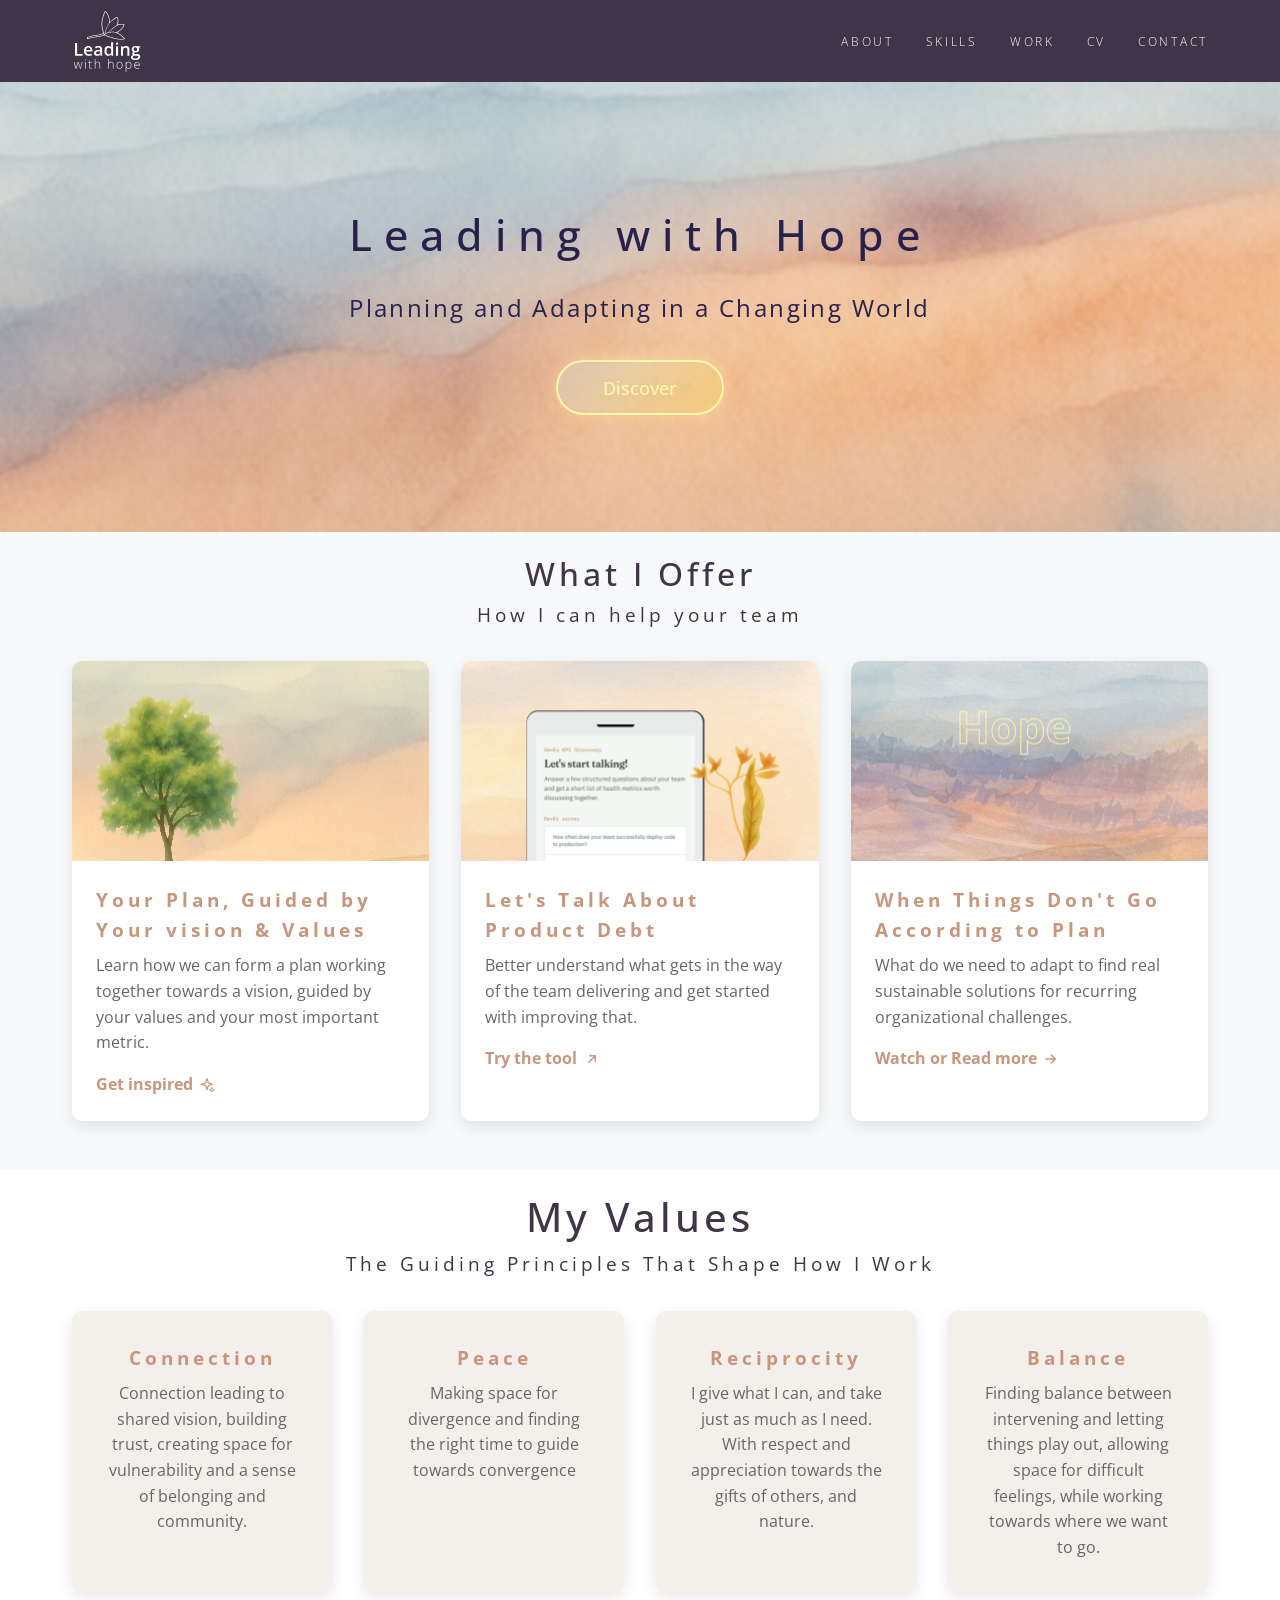
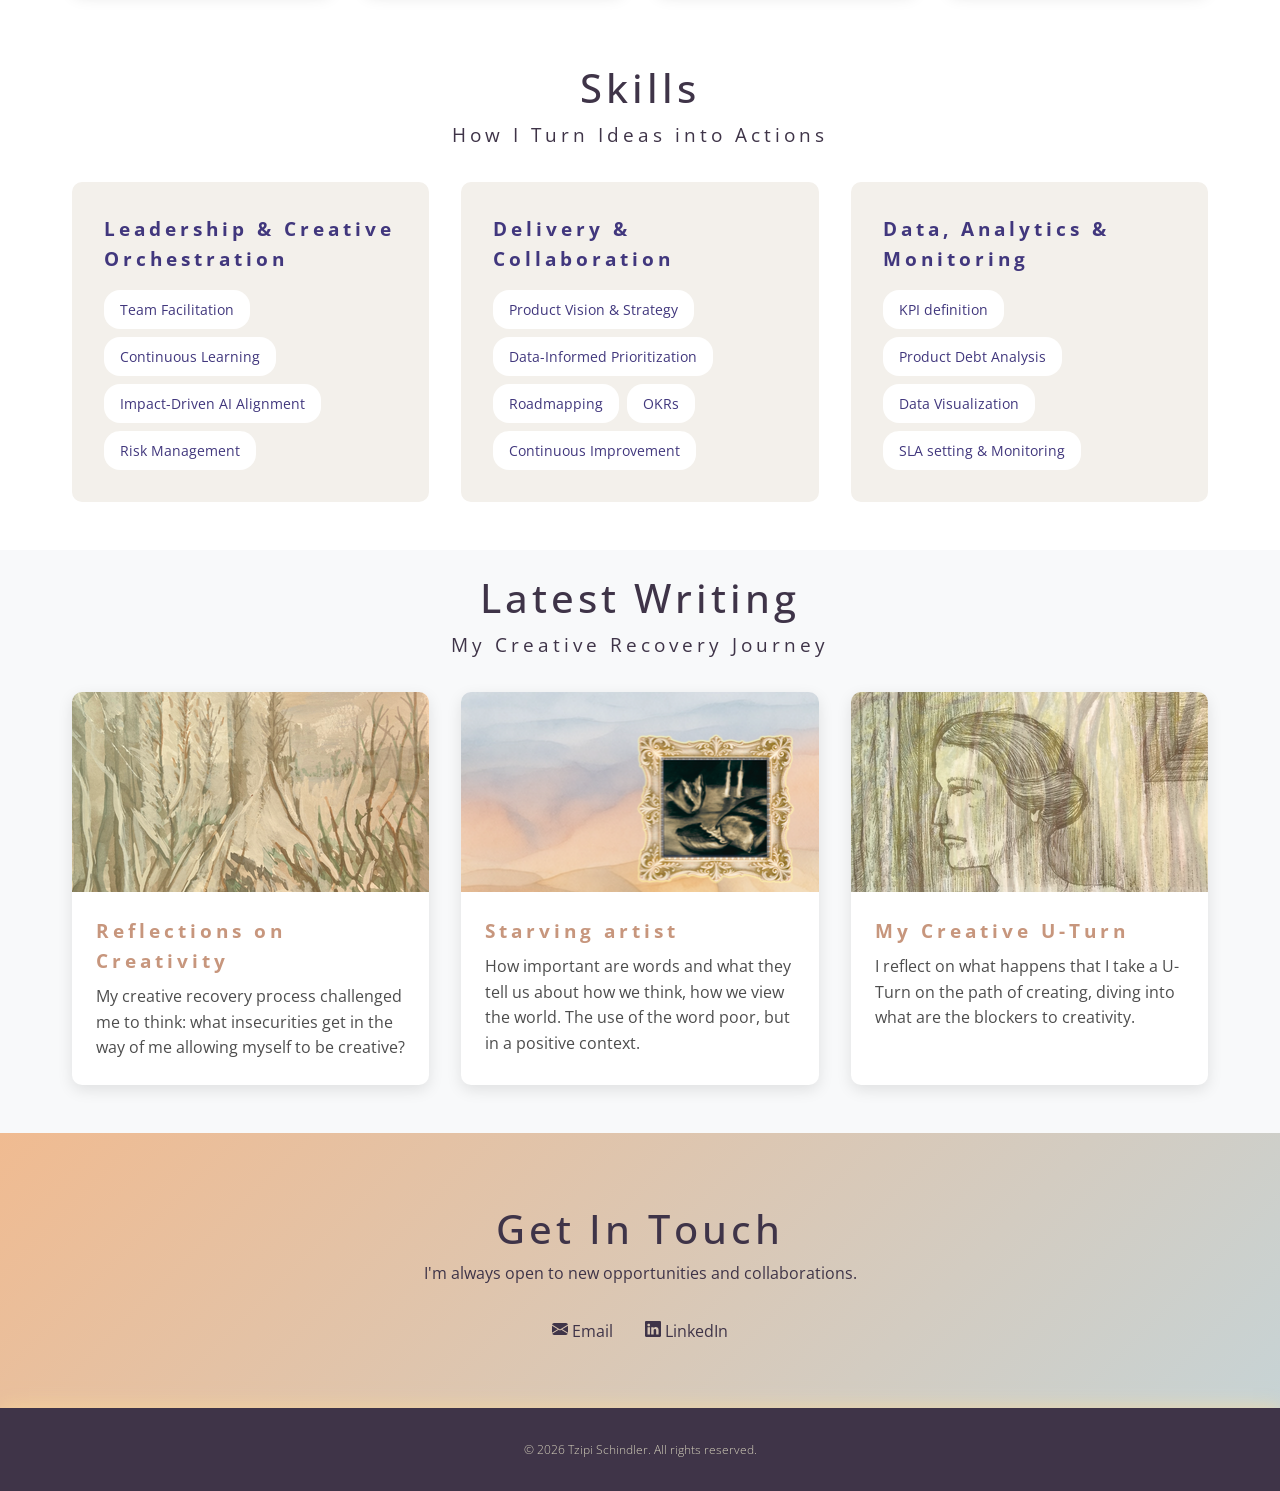
==== commit 3339fd0d: "Add product debt work page Create a dedicated article page about product debt and link it from the p" ====
--- a/index.html
+++ b/index.html
@@ -25,6 +25,7 @@
             <ul id="site-navigation">
                 <li><a href="#projects">ABOUT</a></li>
                 <li><a href="#skills">SKILLS</a></li>
+                <li><a href="lets-talk-about-product-debt.html">WORK</a></li>
                 <li><a href="Tzipi_Schindler_CV.html">CV</a></li>
                 <li><a href="#contact">CONTACT</a></li>
             </ul>
@@ -59,7 +60,7 @@
                 <div class="project-card">
                     <div class="project-image"><img src="images/developer-experience-tool.png" alt="Team health metrics"></div>
                     <div class="project-content">
-                       <a href="https://tzipischindler.github.io/elevate-devex-metric-discovery/kpi-prep.html"><h3>Let's Talk About Product Debt</h3></a>
+                       <a href="lets-talk-about-product-debt.html"><h3>Let's Talk About Product Debt</h3></a>
                         <p>Better understand what gets in the way of the team delivering and get started with improving that.</p>
                         <a href="https://tzipischindler.github.io/elevate-devex-metric-discovery/kpi-prep.html" class="project-link">Try the tool
                             <svg class="project-link-arrow" aria-hidden="true" viewBox="0 0 20 20" fill="none">
--- a/styles.css
+++ b/styles.css
@@ -241,7 +241,8 @@
     transition: transform 0.3s, box-shadow 0.3s;
 }
 
-.project-card:hover {
+.project-card:hover,
+.blog-post:hover {
     transform: translateY(-10px);
     box-shadow: 0 15px 30px rgba(0,0,0,0.2);
 }
@@ -473,7 +474,7 @@
     }
 }
 
-@media (max-width: 410px) {
+@media (max-width: 600px) {
     header {
         position: sticky;
     }
@@ -755,6 +756,10 @@
         color: #f1eaf3;
     }
 
+    h3 {
+        color: #f1eaf3;
+    }
+
     .cta-button {
         background: #c7967d;
         color: #251f28;
